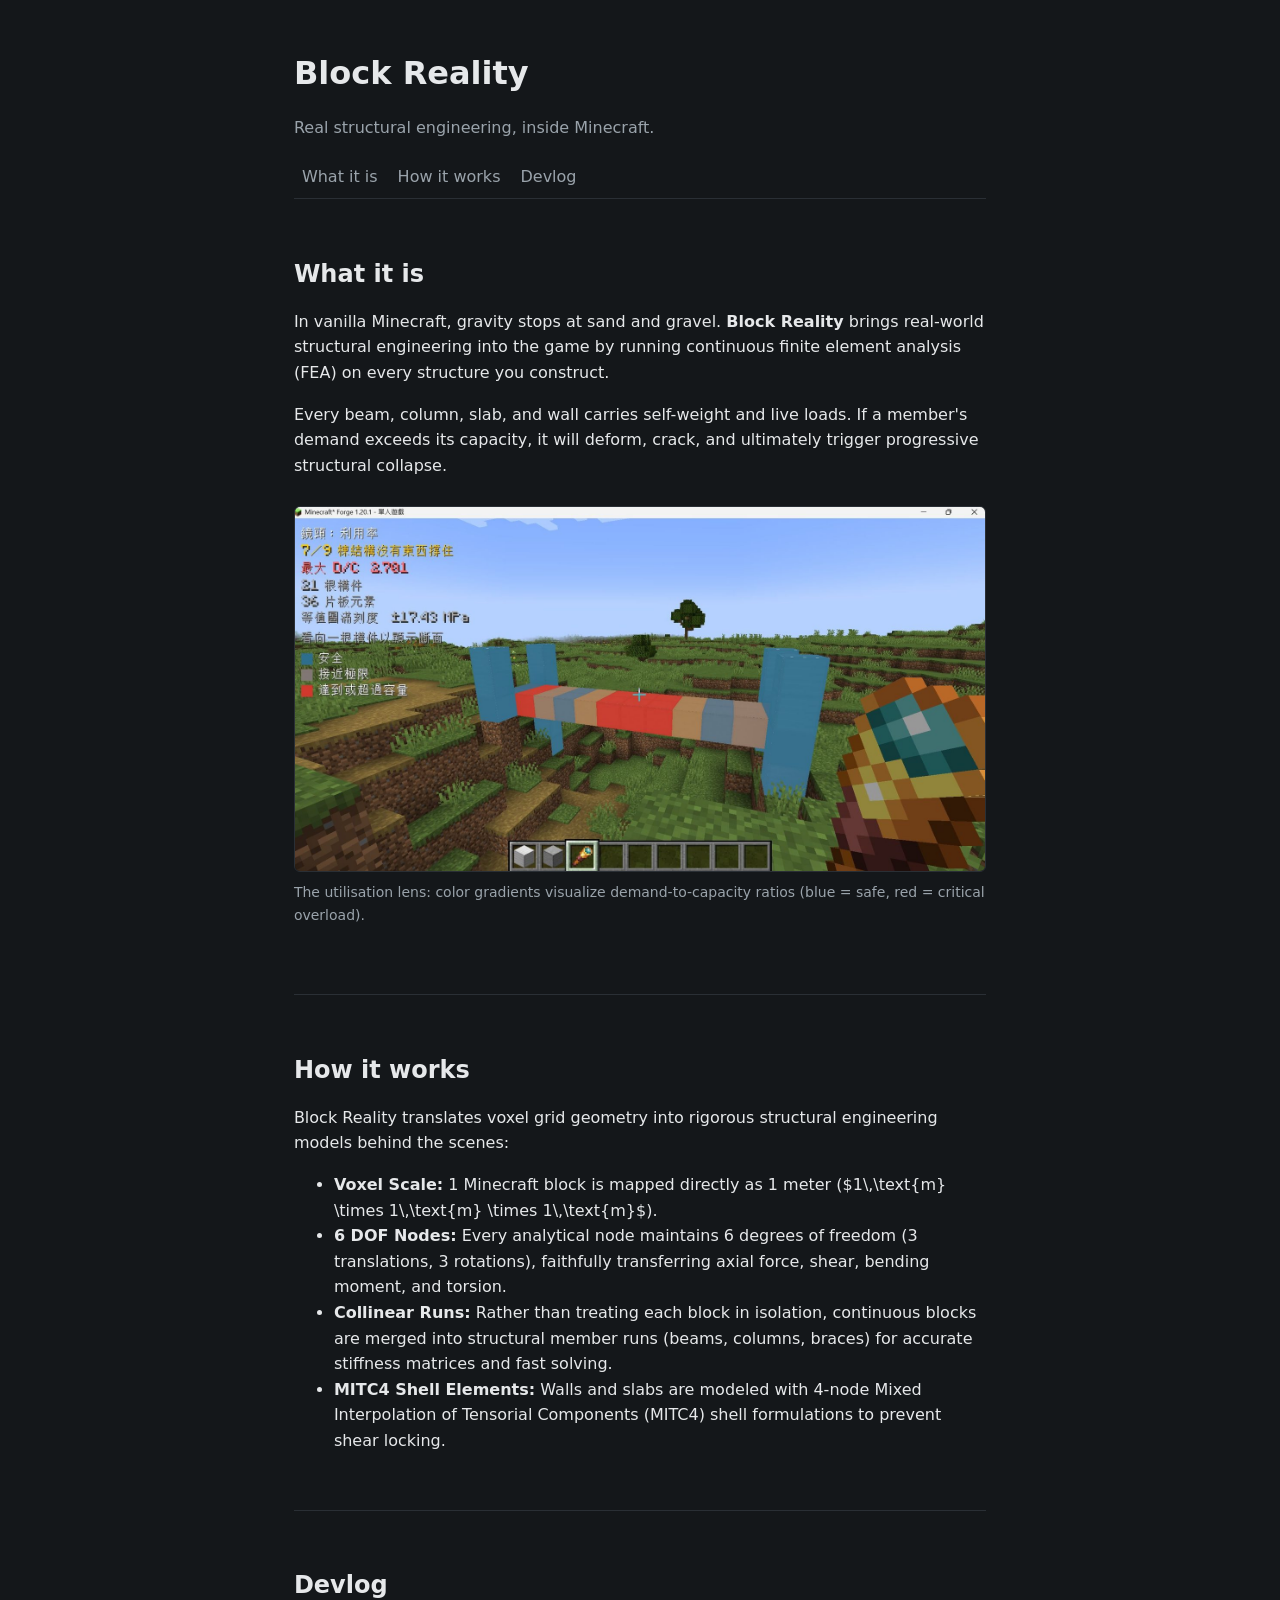
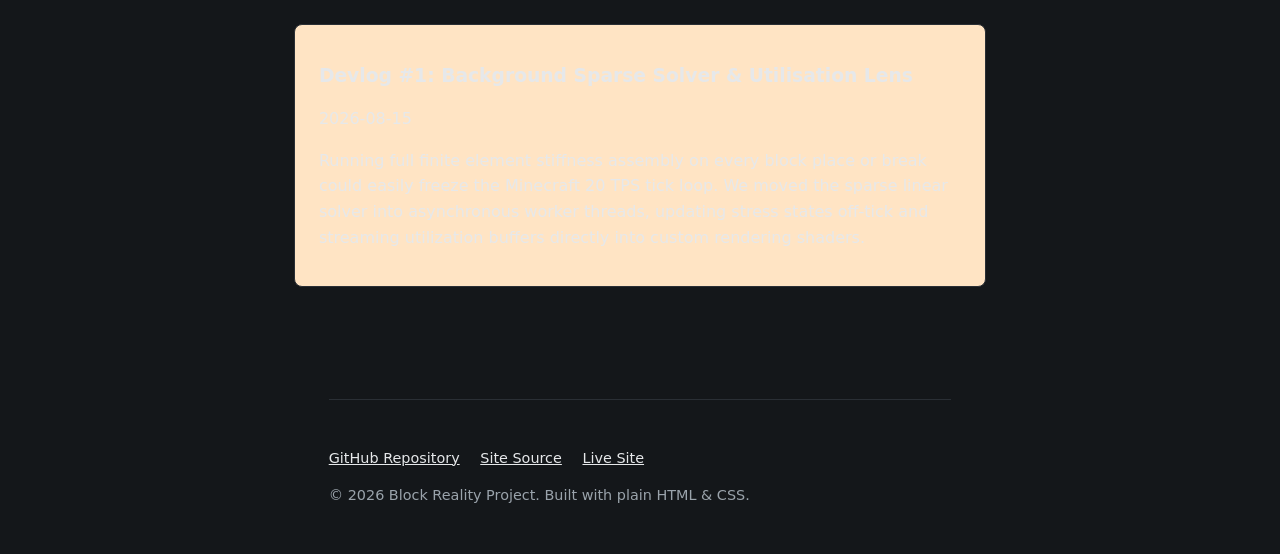
==== index.html @ 1f5cf279 "refactor: remove development comments and TODO placeholders from index.html" ====
<!DOCTYPE html>
<!--
  ============================================================
  Block Reality — 專案網站
  ============================================================
-->
<html lang="en">

<head>
  <meta charset="utf-8">
  <meta name="viewport" content="width=device-width, initial-scale=1">

  <title>Block Reality — real structural engineering in Minecraft</title>
  <meta name="description" content="A Minecraft Forge mod that runs real finite element analysis on what you build.">

  <link rel="stylesheet" href="style.css">
</head>

<body>

  <!-- ========== 頁首與導覽 ========== -->
  <header class="site-header">
    <h1>Block Reality</h1>
    <p class="tagline">Real structural engineering, inside Minecraft.</p>

    <nav>
      <a href="#about">What it is</a>
      <a href="#model">How it works</a>
      <a href="#devlog">Devlog</a>
    </nav>
  </header>

  <main>

    <!-- ========== 區塊 1：這是什麼 ========== -->
    <section id="about">
      <h2>What it is</h2>

      <p>
        In vanilla Minecraft, gravity stops at sand and gravel. <strong>Block Reality</strong> brings real-world structural engineering into the game by running continuous finite element analysis (FEA) on every structure you construct.
      </p>
      <p>
        Every beam, column, slab, and wall carries self-weight and live loads. If a member's demand exceeds its capacity, it will deform, crack, and ultimately trigger progressive structural collapse.
      </p>

      <figure>
        <img src="img/utilisation-lens.jpg" alt="Utilisation lens showing member demand-to-capacity ratios in colour">
        <figcaption>The utilisation lens: color gradients visualize demand-to-capacity ratios (blue = safe, red = critical overload).</figcaption>
      </figure>
    </section>

    <!-- ========== 區塊 2：力學模型 ========== -->
    <section id="model">
      <h2>How it works</h2>

      <p>
        Block Reality translates voxel grid geometry into rigorous structural engineering models behind the scenes:
      </p>
      <ul>
        <li><strong>Voxel Scale:</strong> 1 Minecraft block is mapped directly as 1 meter ($1\,\text{m} \times 1\,\text{m} \times 1\,\text{m}$).</li>
        <li><strong>6 DOF Nodes:</strong> Every analytical node maintains 6 degrees of freedom (3 translations, 3 rotations), faithfully transferring axial force, shear, bending moment, and torsion.</li>
        <li><strong>Collinear Runs:</strong> Rather than treating each block in isolation, continuous blocks are merged into structural member runs (beams, columns, braces) for accurate stiffness matrices and fast solving.</li>
        <li><strong>MITC4 Shell Elements:</strong> Walls and slabs are modeled with 4-node Mixed Interpolation of Tensorial Components (MITC4) shell formulations to prevent shear locking.</li>
      </ul>
    </section>

    <!-- ========== 區塊 3：開發紀錄 ========== -->
    <section id="devlog">
      <h2>Devlog</h2>

      <article>
        <h3>Devlog #1: Background Sparse Solver & Utilisation Lens</h3>
        <p><time datetime="2026-08-15">2026-08-15</time></p>
        <p>
          Running full finite element stiffness assembly on every block place or break could easily freeze the Minecraft 20 TPS tick loop. We moved the sparse linear solver into asynchronous worker threads, updating stress states off-tick and streaming utilization buffers directly into custom rendering shaders.
        </p>
      </article>
    </section>

  </main>

  <footer>
    <p>
      <a href="https://github.com/rocky59487/block-reality" target="_blank" rel="noopener noreferrer">GitHub Repository</a>
      <a href="https://github.com/rocky59487/block-reality-site" target="_blank" rel="noopener noreferrer">Site Source</a>
      <a href="https://rocky59487.github.io/block-reality-site/" target="_blank" rel="noopener noreferrer">Live Site</a>
    </p>
    <p>&copy; 2026 Block Reality Project. Built with plain HTML & CSS.</p>
  </footer>

</body>

</html>
---- style.css ----
/* ============================================================
   Block Reality — 樣式表
   ============================================================
   這裡只放「不做會很難看，但做起來沒學到東西」的最低限度。
   排版、配色、字體是階段 2 的主要練習，從下面的 TODO 開始加。
   ============================================================ */


/* ---------- 全域設定 ---------- */

/*
  box-sizing: border-box —— 幾乎所有網站的第一行。
  沒有它的話，你設 width: 300px 再加 padding，實際會變成 340px。
  排版壞掉八成是因為沒開這個。（關鍵字：box model）
*/
*,
*::before,
*::after {
  box-sizing: border-box;
}

/*
  自訂屬性（CSS custom properties）。
  在這裡改一個值，全站用到的地方一起變。
  TODO 階段 2：改成你自己的配色。
  建議跟 mod 的利用率鏡頭同一套 —— 低應力偏冷色，超載偏紅。
*/
html {
  scroll-behavior: smooth;
}

:root {
  --bg: #14171a;
  --text: #e6e8ea;
  --muted: #9aa3ab;
  --accent: #e0533d;
  /* 超載的紅 */
  --line: #2a2f35;

  --measure: 68ch;
  /* 內文最大寬度，超過這個寬度會很難讀 */
}


/* ---------- 基本排版 ---------- */

body {
  margin: 0;
  padding: 2rem 1.25rem;
  background: var(--bg);
  color: var(--text);

  /*
    TODO 階段 2：換字體。用 Google Fonts 挑一組，觀感差最多。
    （關鍵字：web font pairing、Google Fonts）
  */
  font-family: system-ui, -apple-system, "Segoe UI", sans-serif;

  /* 1.6 左右是最省力的可讀性提升 */
  line-height: 1.6;
}

/*
  把內容置中且限制寬度。
  margin-inline: auto 就是左右自動均分 = 置中。
*/
.site-header,
main,
footer {
  max-width: var(--measure);
  margin-inline: auto;
}

h1,
h2,
h3 {
  line-height: 1.25;
}

img {
  /* 圖片不要撐破容器。這兩行幾乎是必備 */
  max-width: 100%;
  height: auto;
}

a {
  color: var(--accent);
}


/* ---------- 區塊分隔 ---------- */

section {
  padding-block: 2.5rem;
  border-top: 1px solid var(--line);
}

.tagline {
  color: var(--muted);
}

figcaption {
  color: var(--muted);
  font-size: 0.9rem;
}


/* 美化導覽列*/
nav {
  display: flex;
  gap: 1.25rem;
  margin-top: 1rem;
  padding: 0.5rem;
}

nav a {
  display: inline-block;
  text-decoration: none;
  font-weight: 500;
  color: var(--muted);
  transition: color 0.2s ease, transform 0.2s ease;

}

nav a:hover {
  color: var(--text);
  transform: translateY(-2px);
}

/* ---------- Devlog 卡片 ---------- */
article {
  background: bisque;
  border: 1px solid var(--line);
  border-radius: 8px;
  padding: 1.25rem 1.5rem;
  margin-block: 1.5rem;
  transition: border-color 0.2s ease;
}

/* ---------- 圖片與圖說 ---------- */
figure {
  margin: 1.75rem 0;
}

figure img {
  border-radius: 6px;
  border: 1px solid var(--line);
  display: block;
}

figcaption {
  margin-top: 0.6rem;
  color: var(--muted);
  font-size: 0.875rem;
}

/* ---------- 頁尾 ---------- */
footer {
  margin-top: 3rem;
  padding-top: 2rem;
  border-top: 1px solid var(--line);
  color: var(--muted);
  font-size: 0.9rem;
}

footer a {
  color: var(--text);
  margin-right: 1rem;
}

/* ---------- 手機版響應式 (RWD) ---------- */
@media (max-width: 640px) {
  body {
    padding: 1.5rem 1rem;
  }

  h1 {
    font-size: 2rem;
  }

  nav {
    gap: 0.8rem;
    flex-wrap: wrap;
  }

  article {
    padding: 1rem;
  }
}
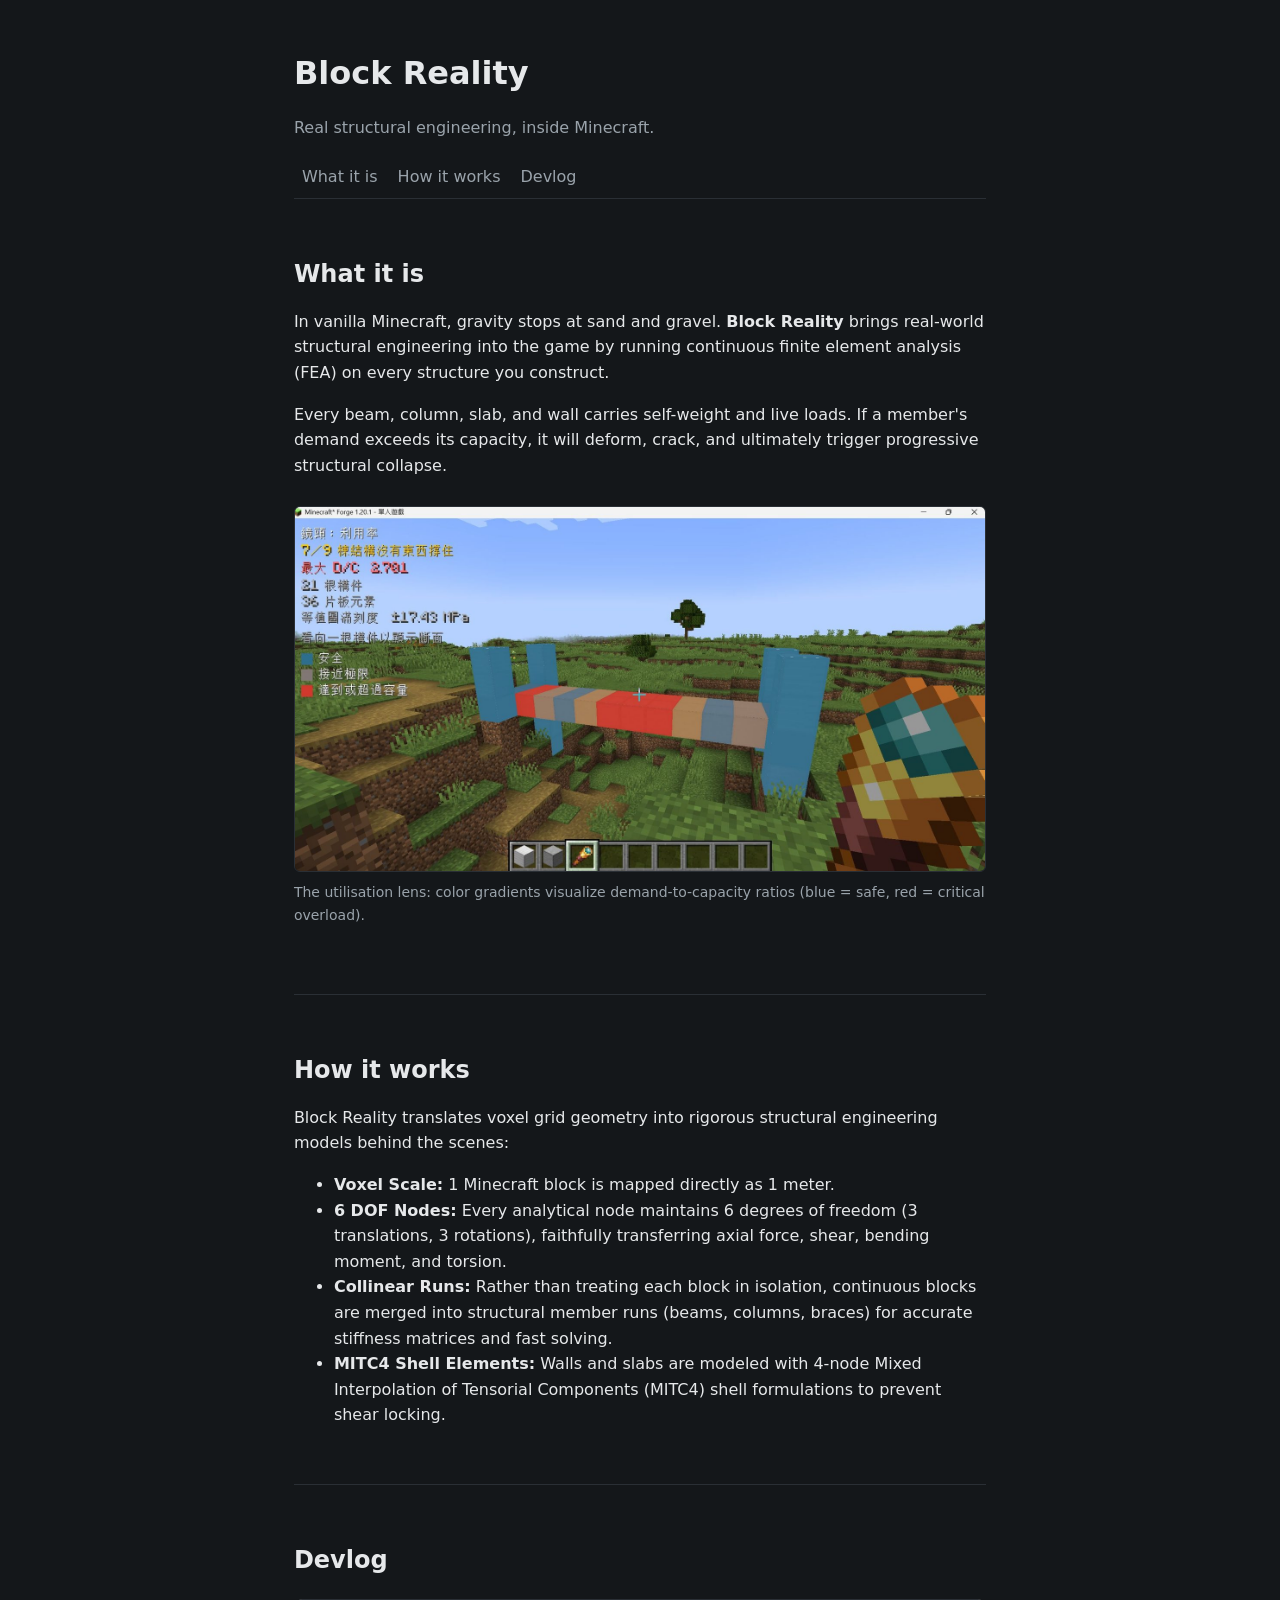
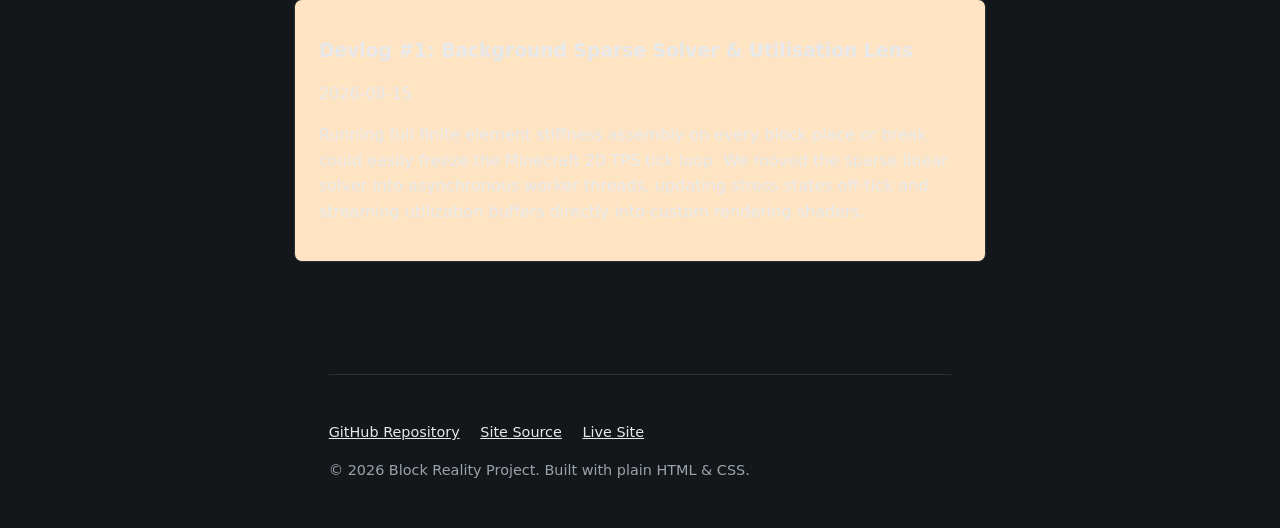
==== commit f8f8d9d3: "style: reformat HTML content for improved readability and line wrapping" ====
--- a/index.html
+++ b/index.html
@@ -37,15 +37,19 @@
       <h2>What it is</h2>
 
       <p>
-        In vanilla Minecraft, gravity stops at sand and gravel. <strong>Block Reality</strong> brings real-world structural engineering into the game by running continuous finite element analysis (FEA) on every structure you construct.
+        In vanilla Minecraft, gravity stops at sand and gravel. <strong>Block Reality</strong> brings real-world
+        structural engineering into the game by running continuous finite element analysis (FEA) on every structure you
+        construct.
       </p>
       <p>
-        Every beam, column, slab, and wall carries self-weight and live loads. If a member's demand exceeds its capacity, it will deform, crack, and ultimately trigger progressive structural collapse.
+        Every beam, column, slab, and wall carries self-weight and live loads. If a member's demand exceeds its
+        capacity, it will deform, crack, and ultimately trigger progressive structural collapse.
       </p>
 
       <figure>
         <img src="img/utilisation-lens.jpg" alt="Utilisation lens showing member demand-to-capacity ratios in colour">
-        <figcaption>The utilisation lens: color gradients visualize demand-to-capacity ratios (blue = safe, red = critical overload).</figcaption>
+        <figcaption>The utilisation lens: color gradients visualize demand-to-capacity ratios (blue = safe, red =
+          critical overload).</figcaption>
       </figure>
     </section>
 
@@ -57,10 +61,13 @@
         Block Reality translates voxel grid geometry into rigorous structural engineering models behind the scenes:
       </p>
       <ul>
-        <li><strong>Voxel Scale:</strong> 1 Minecraft block is mapped directly as 1 meter ($1\,\text{m} \times 1\,\text{m} \times 1\,\text{m}$).</li>
-        <li><strong>6 DOF Nodes:</strong> Every analytical node maintains 6 degrees of freedom (3 translations, 3 rotations), faithfully transferring axial force, shear, bending moment, and torsion.</li>
-        <li><strong>Collinear Runs:</strong> Rather than treating each block in isolation, continuous blocks are merged into structural member runs (beams, columns, braces) for accurate stiffness matrices and fast solving.</li>
-        <li><strong>MITC4 Shell Elements:</strong> Walls and slabs are modeled with 4-node Mixed Interpolation of Tensorial Components (MITC4) shell formulations to prevent shear locking.</li>
+        <li><strong>Voxel Scale:</strong> 1 Minecraft block is mapped directly as 1 meter.</li>
+        <li><strong>6 DOF Nodes:</strong> Every analytical node maintains 6 degrees of freedom (3 translations, 3
+          rotations), faithfully transferring axial force, shear, bending moment, and torsion.</li>
+        <li><strong>Collinear Runs:</strong> Rather than treating each block in isolation, continuous blocks are merged
+          into structural member runs (beams, columns, braces) for accurate stiffness matrices and fast solving.</li>
+        <li><strong>MITC4 Shell Elements:</strong> Walls and slabs are modeled with 4-node Mixed Interpolation of
+          Tensorial Components (MITC4) shell formulations to prevent shear locking.</li>
       </ul>
     </section>
 
@@ -72,7 +79,9 @@
         <h3>Devlog #1: Background Sparse Solver & Utilisation Lens</h3>
         <p><time datetime="2026-08-15">2026-08-15</time></p>
         <p>
-          Running full finite element stiffness assembly on every block place or break could easily freeze the Minecraft 20 TPS tick loop. We moved the sparse linear solver into asynchronous worker threads, updating stress states off-tick and streaming utilization buffers directly into custom rendering shaders.
+          Running full finite element stiffness assembly on every block place or break could easily freeze the Minecraft
+          20 TPS tick loop. We moved the sparse linear solver into asynchronous worker threads, updating stress states
+          off-tick and streaming utilization buffers directly into custom rendering shaders.
         </p>
       </article>
     </section>
@@ -81,8 +90,10 @@
 
   <footer>
     <p>
-      <a href="https://github.com/rocky59487/block-reality" target="_blank" rel="noopener noreferrer">GitHub Repository</a>
-      <a href="https://github.com/rocky59487/block-reality-site" target="_blank" rel="noopener noreferrer">Site Source</a>
+      <a href="https://github.com/rocky59487/block-reality" target="_blank" rel="noopener noreferrer">GitHub
+        Repository</a>
+      <a href="https://github.com/rocky59487/block-reality-site" target="_blank" rel="noopener noreferrer">Site
+        Source</a>
       <a href="https://rocky59487.github.io/block-reality-site/" target="_blank" rel="noopener noreferrer">Live Site</a>
     </p>
     <p>&copy; 2026 Block Reality Project. Built with plain HTML & CSS.</p>
@@ -90,4 +101,4 @@
 
 </body>
 
-</html>
+</html>
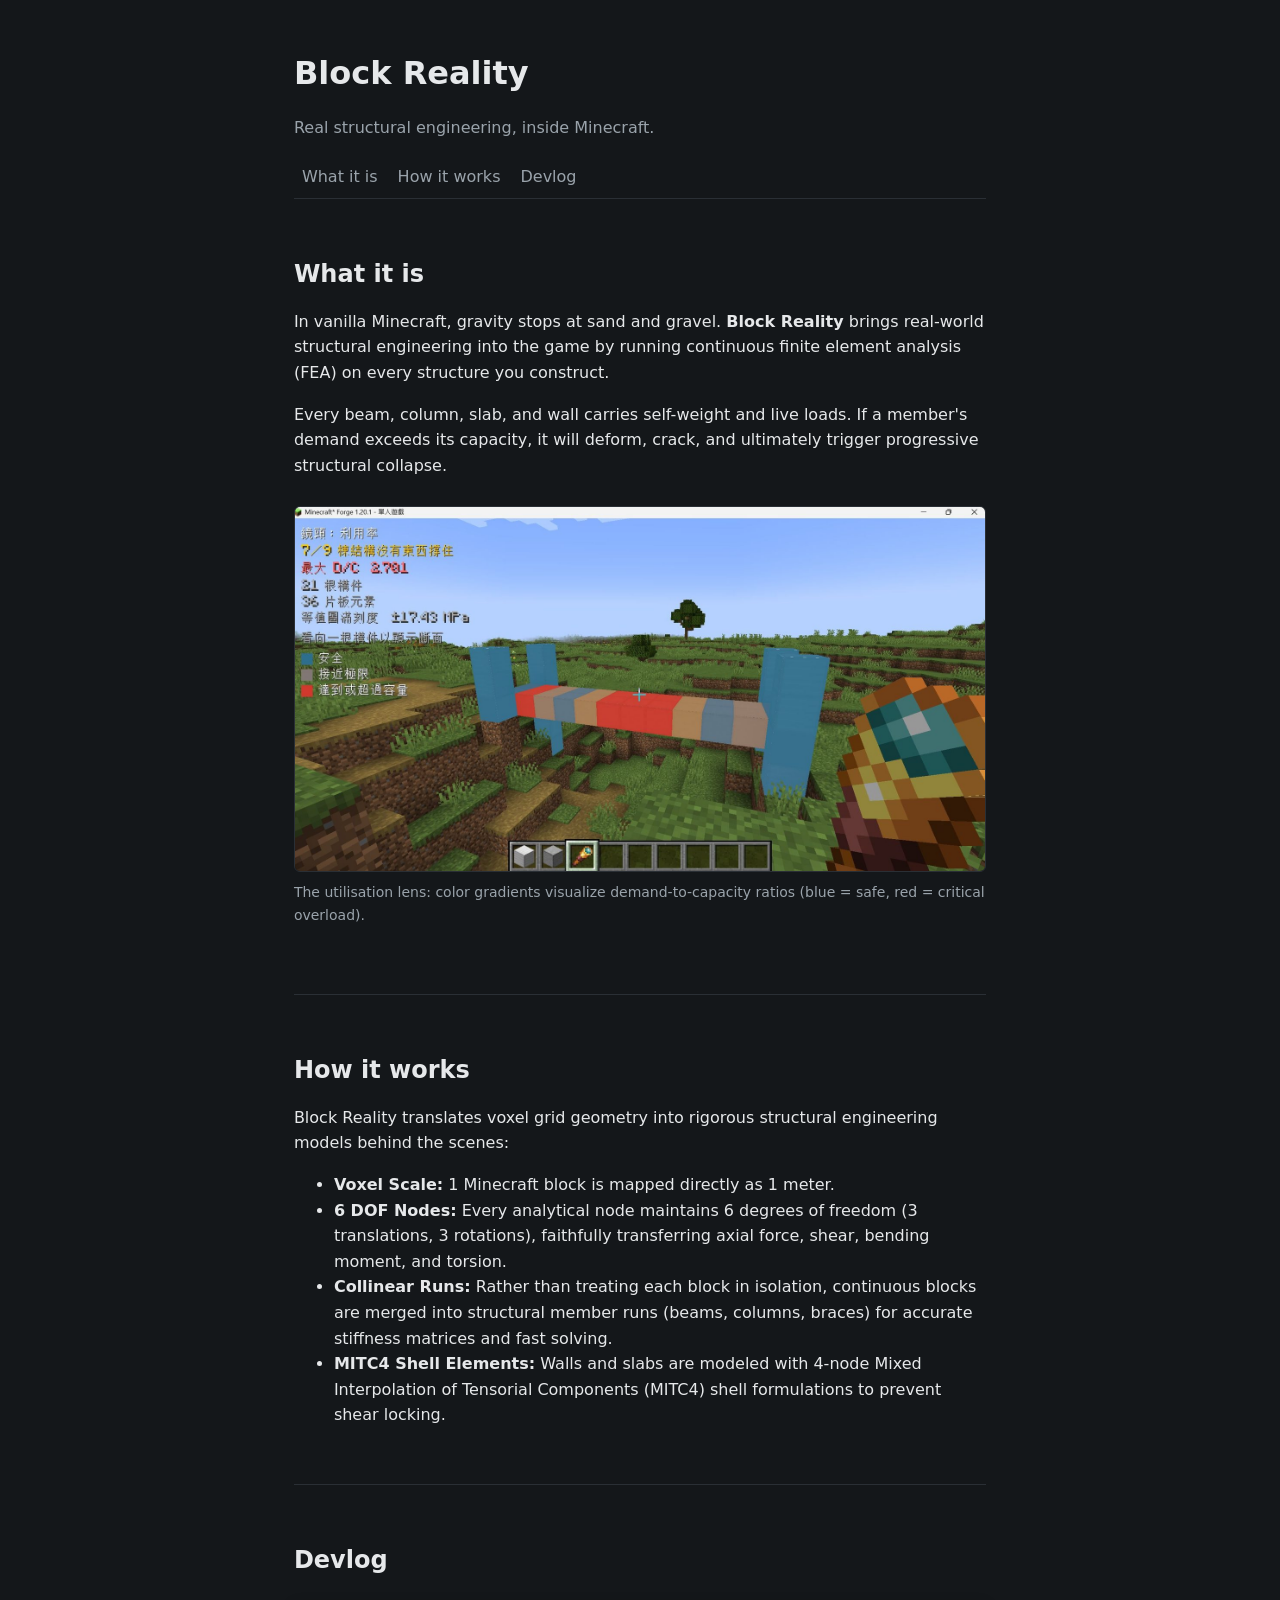
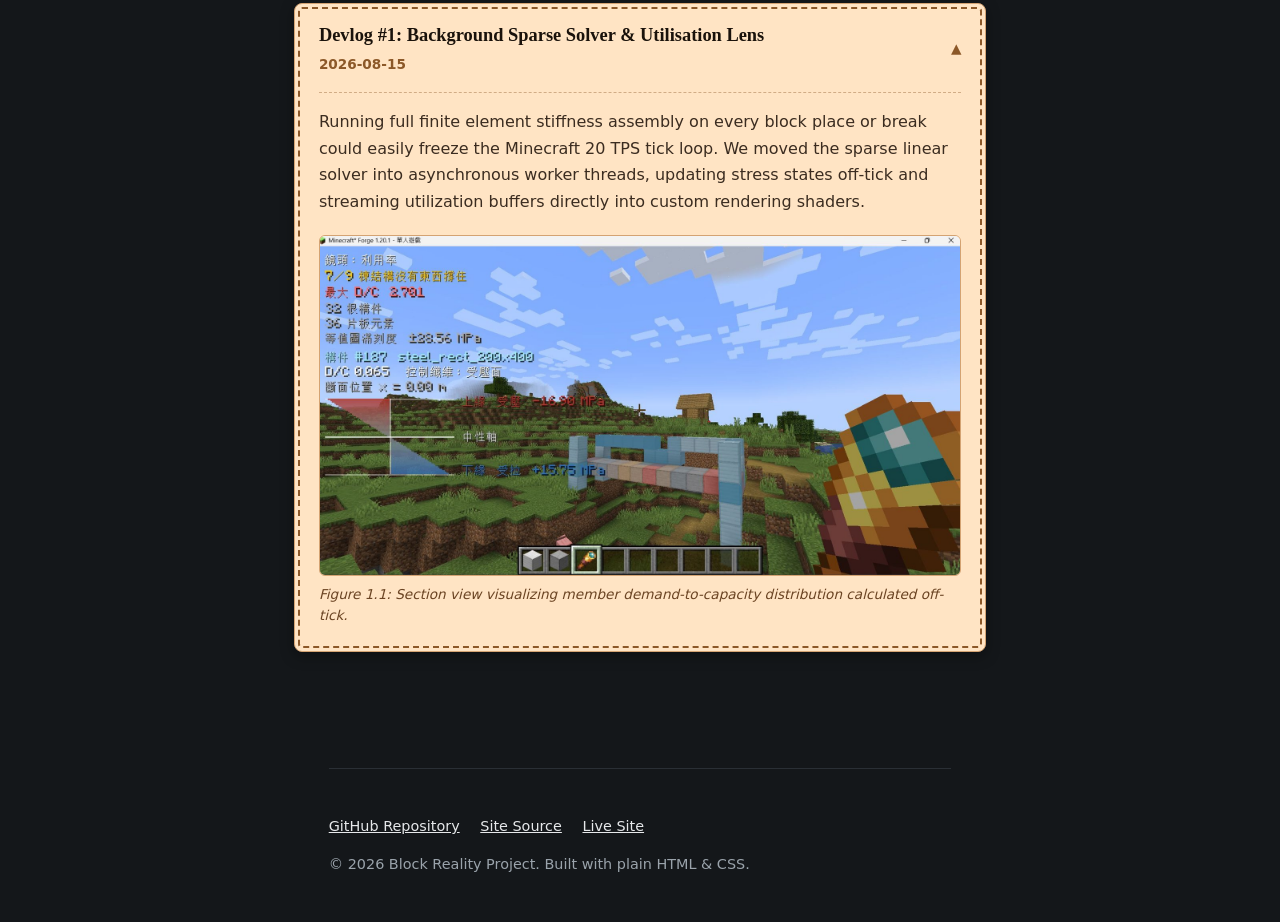
==== commit 73cebaeb: "feat: convert devlog entries to collapsible details components and add structural figure previews" ====
--- a/index.html
+++ b/index.html
@@ -75,15 +75,28 @@
     <section id="devlog">
       <h2>Devlog</h2>
 
-      <article>
-        <h3>Devlog #1: Background Sparse Solver & Utilisation Lens</h3>
-        <p><time datetime="2026-08-15">2026-08-15</time></p>
-        <p>
-          Running full finite element stiffness assembly on every block place or break could easily freeze the Minecraft
-          20 TPS tick loop. We moved the sparse linear solver into asynchronous worker threads, updating stress states
-          off-tick and streaming utilization buffers directly into custom rendering shaders.
-        </p>
-      </article>
+      <details class="devlog-card" open>
+        <summary class="devlog-header">
+          <div class="devlog-title-group">
+            <h3>Devlog #1: Background Sparse Solver &amp; Utilisation Lens</h3>
+            <time datetime="2026-08-15">2026-08-15</time>
+          </div>
+          <span class="toggle-icon" aria-hidden="true">▼</span>
+        </summary>
+
+        <div class="devlog-content">
+          <p>
+            Running full finite element stiffness assembly on every block place or break could easily freeze the Minecraft
+            20 TPS tick loop. We moved the sparse linear solver into asynchronous worker threads, updating stress states
+            off-tick and streaming utilization buffers directly into custom rendering shaders.
+          </p>
+
+          <figure class="devlog-figure">
+            <img src="img/section-view.jpg" alt="Stress analysis sectional cut through a concrete beam structure">
+            <figcaption>Figure 1.1: Section view visualizing member demand-to-capacity distribution calculated off-tick.</figcaption>
+          </figure>
+        </div>
+      </details>
     </section>
 
   </main>
--- a/style.css
+++ b/style.css
@@ -127,15 +127,97 @@
   transform: translateY(-2px);
 }
 
-/* ---------- Devlog 卡片 ---------- */
-article {
+/* ---------- Devlog 縫線復古手帳卡片（可收合） ---------- */
+.devlog-card {
   background: bisque;
-  border: 1px solid var(--line);
+  color: #2c1f14;
+  border: 1px solid #d4a373;
+  outline: 2px dashed #8c5828;
+  outline-offset: -6px;
   border-radius: 8px;
   padding: 1.25rem 1.5rem;
-  margin-block: 1.5rem;
-  transition: border-color 0.2s ease;
-}
+  margin-block: 1.75rem;
+  box-shadow: 0 4px 14px rgba(0, 0, 0, 0.35);
+  transition: background-color 0.2s ease, box-shadow 0.2s ease;
+}
+
+/* 隱藏瀏覽器原生三角形 marker 並設定游標 */
+.devlog-card summary {
+  list-style: none;
+  cursor: pointer;
+  user-select: none;
+}
+
+.devlog-card summary::-webkit-details-marker {
+  display: none;
+}
+
+/* Header 排版（標題群組 + 右側箭頭） */
+.devlog-header {
+  display: flex;
+  justify-content: space-between;
+  align-items: center;
+  gap: 1rem;
+}
+
+.devlog-title-group h3 {
+  color: #1a120b;
+  font-family: "Georgia", serif;
+  margin: 0 0 0.25rem 0;
+  font-size: 1.15rem;
+}
+
+.devlog-title-group time {
+  display: inline-block;
+  color: #8c5828;
+  font-size: 0.85rem;
+  font-weight: 600;
+}
+
+/* 展開指示箭頭與旋轉過渡動效 */
+.toggle-icon {
+  font-size: 0.85rem;
+  color: #8c5828;
+  display: inline-block;
+  transition: transform 0.25s ease;
+}
+
+details[open] .toggle-icon {
+  transform: rotate(180deg);
+}
+
+/* 展開內容區域 */
+.devlog-content {
+  margin-top: 1rem;
+  padding-top: 1rem;
+  border-top: 1px dashed rgba(140, 88, 40, 0.4);
+}
+
+.devlog-content p {
+  color: #3b2c20;
+  line-height: 1.65;
+  margin: 0 0 1rem 0;
+}
+
+/* 卡片內配圖排版 */
+.devlog-figure {
+  margin: 1.25rem 0 0.25rem 0;
+}
+
+.devlog-figure img {
+  width: 100%;
+  border-radius: 6px;
+  border: 1px solid #d4a373;
+  display: block;
+}
+
+.devlog-figure figcaption {
+  margin-top: 0.5rem;
+  color: #6b4423;
+  font-size: 0.85rem;
+  font-style: italic;
+}
+
 
 /* ---------- 圖片與圖說 ---------- */
 figure {
@@ -183,7 +265,7 @@
     flex-wrap: wrap;
   }
 
-  article {
+  .devlog-card {
     padding: 1rem;
   }
 }
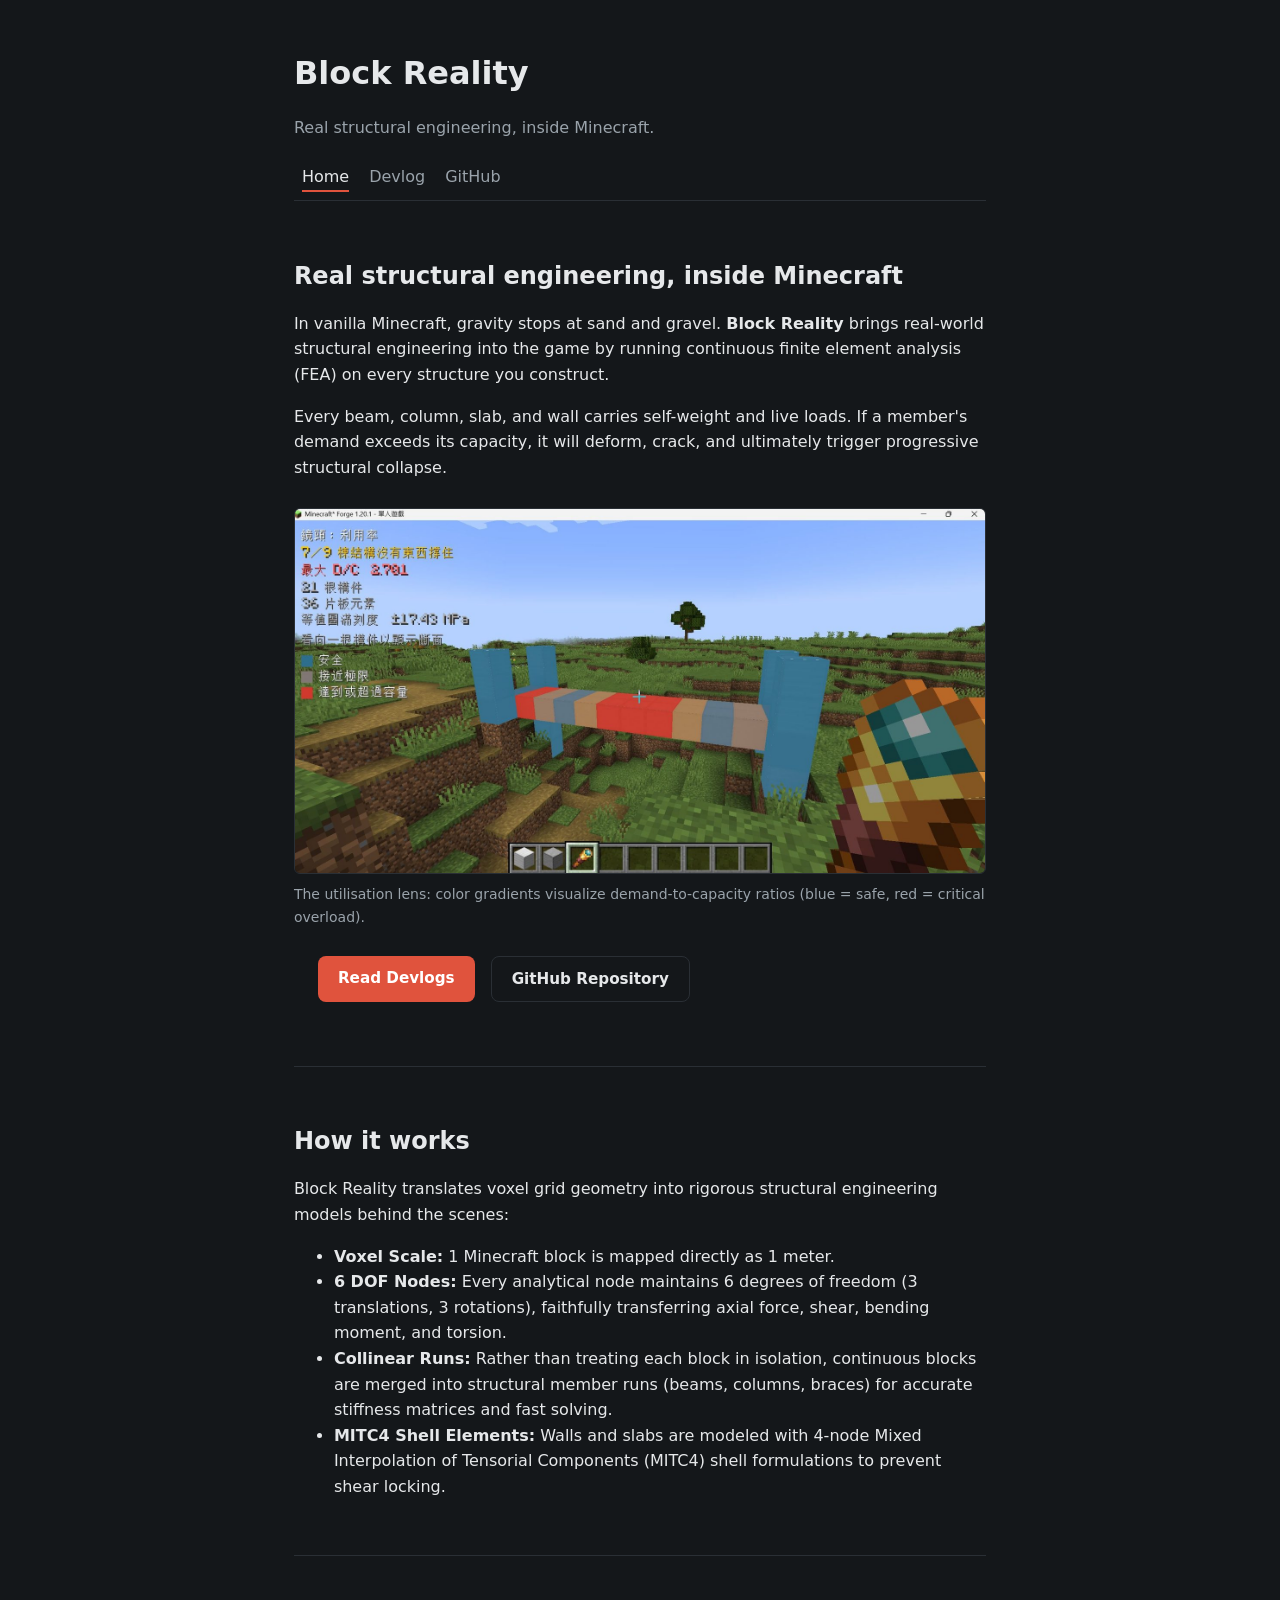
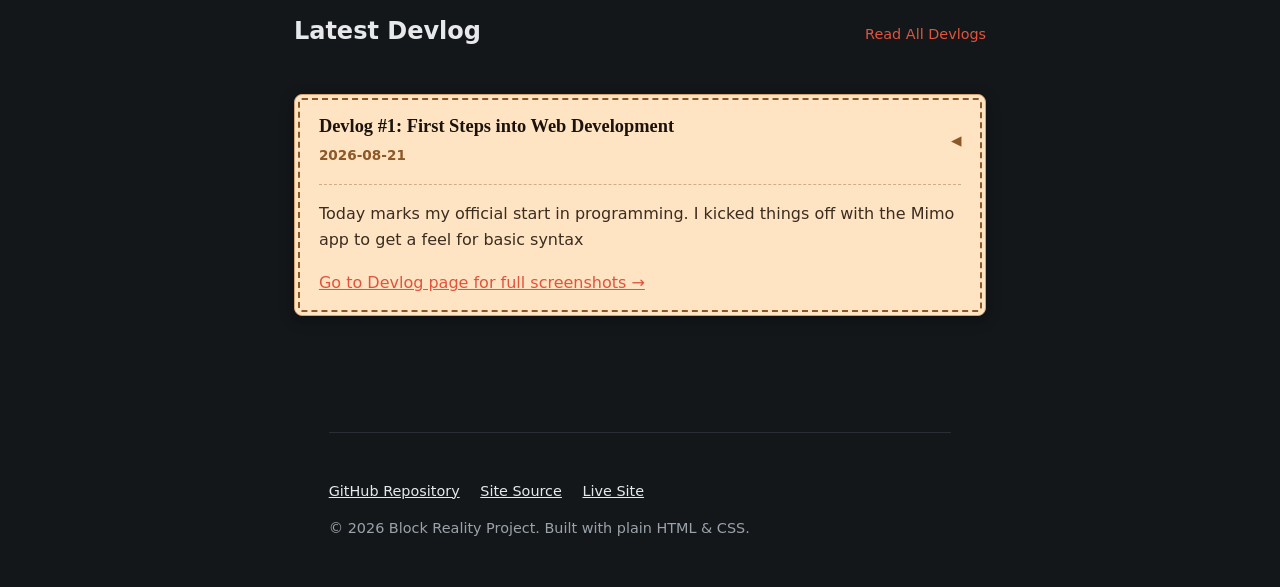
==== commit 293f1ff3: "feat: redesign homepage layout, implement devlog page, and add custom site interactivity with main.j" ====
--- a/index.html
+++ b/index.html
@@ -1,9 +1,4 @@
 <!DOCTYPE html>
-<!--
-  ============================================================
-  Block Reality — 專案網站
-  ============================================================
--->
 <html lang="en">
 
 <head>
@@ -23,18 +18,18 @@
     <h1>Block Reality</h1>
     <p class="tagline">Real structural engineering, inside Minecraft.</p>
 
-    <nav>
-      <a href="#about">What it is</a>
-      <a href="#model">How it works</a>
-      <a href="#devlog">Devlog</a>
+    <nav aria-label="Main navigation">
+      <a href="index.html" class="active" aria-current="page">Home</a>
+      <a href="devlog.html">Devlog</a>
+      <a href="https://github.com/rocky59487/block-reality" target="_blank" rel="noopener noreferrer">GitHub</a>
     </nav>
   </header>
 
   <main>
 
-    <!-- ========== 區塊 1：這是什麼 ========== -->
-    <section id="about">
-      <h2>What it is</h2>
+    <!-- ========== hero ========== -->
+    <section id="hero">
+      <h2>Real structural engineering, inside Minecraft</h2>
 
       <p>
         In vanilla Minecraft, gravity stops at sand and gravel. <strong>Block Reality</strong> brings real-world
@@ -51,9 +46,14 @@
         <figcaption>The utilisation lens: color gradients visualize demand-to-capacity ratios (blue = safe, red =
           critical overload).</figcaption>
       </figure>
+      <div class="cta-group">
+        <a href="devlog.html" class="btn btn-primary mc-btn">Read Devlogs</a>
+        <a href="https://github.com/rocky59487/block-reality" target="_blank" rel="noopener noreferrer"
+          class="btn btn-secondary mc-btn">GitHub Repository</a>
+      </div>
     </section>
 
-    <!-- ========== 區塊 2：力學模型 ========== -->
+    <!-- ========== fea ========== -->
     <section id="model">
       <h2>How it works</h2>
 
@@ -71,36 +71,30 @@
       </ul>
     </section>
 
-    <!-- ========== 區塊 3：開發紀錄 ========== -->
-    <section id="devlog">
-      <h2>Devlog</h2>
-
+    <!-- ========== devlog snapshot ========== -->
+    <section id="latest-devlog">
+      <div class="section-header-inline">
+        <h2>Latest Devlog</h2>
+        <a href="devlog.html" class="view-all-link">Read All Devlogs</a>
+      </div>
       <details class="devlog-card" open>
         <summary class="devlog-header">
           <div class="devlog-title-group">
-            <h3>Devlog #1: Background Sparse Solver &amp; Utilisation Lens</h3>
-            <time datetime="2026-08-15">2026-08-15</time>
+            <h3>Devlog #1: First Steps into Web Development</h3>
+            <time datetime="2026-08-21">2026-08-21</time>
           </div>
-          <span class="toggle-icon" aria-hidden="true">▼</span>
+          <span class="toggle-icon">▶</span>
         </summary>
-
         <div class="devlog-content">
           <p>
-            Running full finite element stiffness assembly on every block place or break could easily freeze the Minecraft
-            20 TPS tick loop. We moved the sparse linear solver into asynchronous worker threads, updating stress states
-            off-tick and streaming utilization buffers directly into custom rendering shaders.
+            Today marks my official start in programming. I kicked things off with the Mimo app to get a feel for basic
+            syntax
           </p>
-
-          <figure class="devlog-figure">
-            <img src="img/section-view.jpg" alt="Stress analysis sectional cut through a concrete beam structure">
-            <figcaption>Figure 1.1: Section view visualizing member demand-to-capacity distribution calculated off-tick.</figcaption>
-          </figure>
+          <a href="devlog.html" class="read-more-link">Go to Devlog page for full screenshots →</a>
         </div>
       </details>
     </section>
-
   </main>
-
   <footer>
     <p>
       <a href="https://github.com/rocky59487/block-reality" target="_blank" rel="noopener noreferrer">GitHub
@@ -109,9 +103,9 @@
         Source</a>
       <a href="https://rocky59487.github.io/block-reality-site/" target="_blank" rel="noopener noreferrer">Live Site</a>
     </p>
-    <p>&copy; 2026 Block Reality Project. Built with plain HTML & CSS.</p>
+    <p>&copy; 2026 Block Reality Project. Built with plain HTML &amp; CSS.</p>
   </footer>
-
+  <script src="main.js"></script>
 </body>
 
 </html>
--- a/style.css
+++ b/style.css
@@ -111,6 +111,11 @@
   gap: 1.25rem;
   margin-top: 1rem;
   padding: 0.5rem;
+}
+
+nav a.active {
+  color: var(--text);
+  border-bottom: 2px solid var(--accent);
 }
 
 nav a {
@@ -250,6 +255,103 @@
   margin-right: 1rem;
 }
 
+/*----按鈕----*/
+.cta-group {
+  display: flex;
+  gap: 1rem;
+  margin: 1.5rem;
+  flex-wrap: wrap;
+}
+
+.btn {
+  display: inline-block;
+  padding: 0.6rem 1.25rem;
+  border-radius: 8px;
+  text-decoration: none;
+  font-weight: 600;
+  font-size: 0.95rem;
+  transition: transform 0.2s ease, background-color 0.2s ease;
+  position: relative;
+  cursor: pointer;
+  user-select: none;
+}
+
+.btn:hover {
+  transform: translateY(-2px);
+  box-shadow: 0 4px 12px rgba(0, 0, 0, 0.4);
+}
+
+.btn:active {
+  transform: translateY(1px);
+}
+
+.btn-primary {
+  background: var(--accent);
+  color: #ffffff;
+}
+
+.btn-secondary {
+  background: transparent;
+  color: var(--text);
+  border: 1px solid var(--line);
+}
+
+.btn-secondary:hover {
+  background: var(--line);
+}
+
+.section-header-inline {
+  display: flex;
+  justify-content: space-between;
+  align-items: baseline;
+  margin-bottom: 1rem;
+}
+
+.view-all-link {
+  font-size: 0.9rem;
+  text-decoration: none;
+}
+
+.view-all-link:hover {
+  text-decoration: underline;
+}
+
+.preview-card {
+  border: 1px solid var(--line);
+  border-radius: 8px;
+  padding: 1.25rem;
+  background: rgba(255, 255, 255, 0.02);
+}
+
+.preview-meta {
+  display: flex;
+  justify-content: space-between;
+  align-items: baseline;
+  gap: 1rem;
+  margin-bottom: 0.5rem;
+}
+
+.preview-meta h3 {
+  margin: 0;
+  font-size: 1.05rem;
+}
+
+.preview-meta time {
+  color: var(--muted);
+  font-size: 0.85rem;
+}
+
+.mc-particle {
+  position: fixed;
+  top: 0;
+  left: 0;
+  pointer-events: none;
+  z-index: 9999;
+  border-radius: 0px;
+  will-change: transform, opacity;
+  box-shadow: 1px 1px 0 rgba(0, 0, 0, 0.45);
+}
+
 /* ---------- 手機版響應式 (RWD) ---------- */
 @media (max-width: 640px) {
   body {
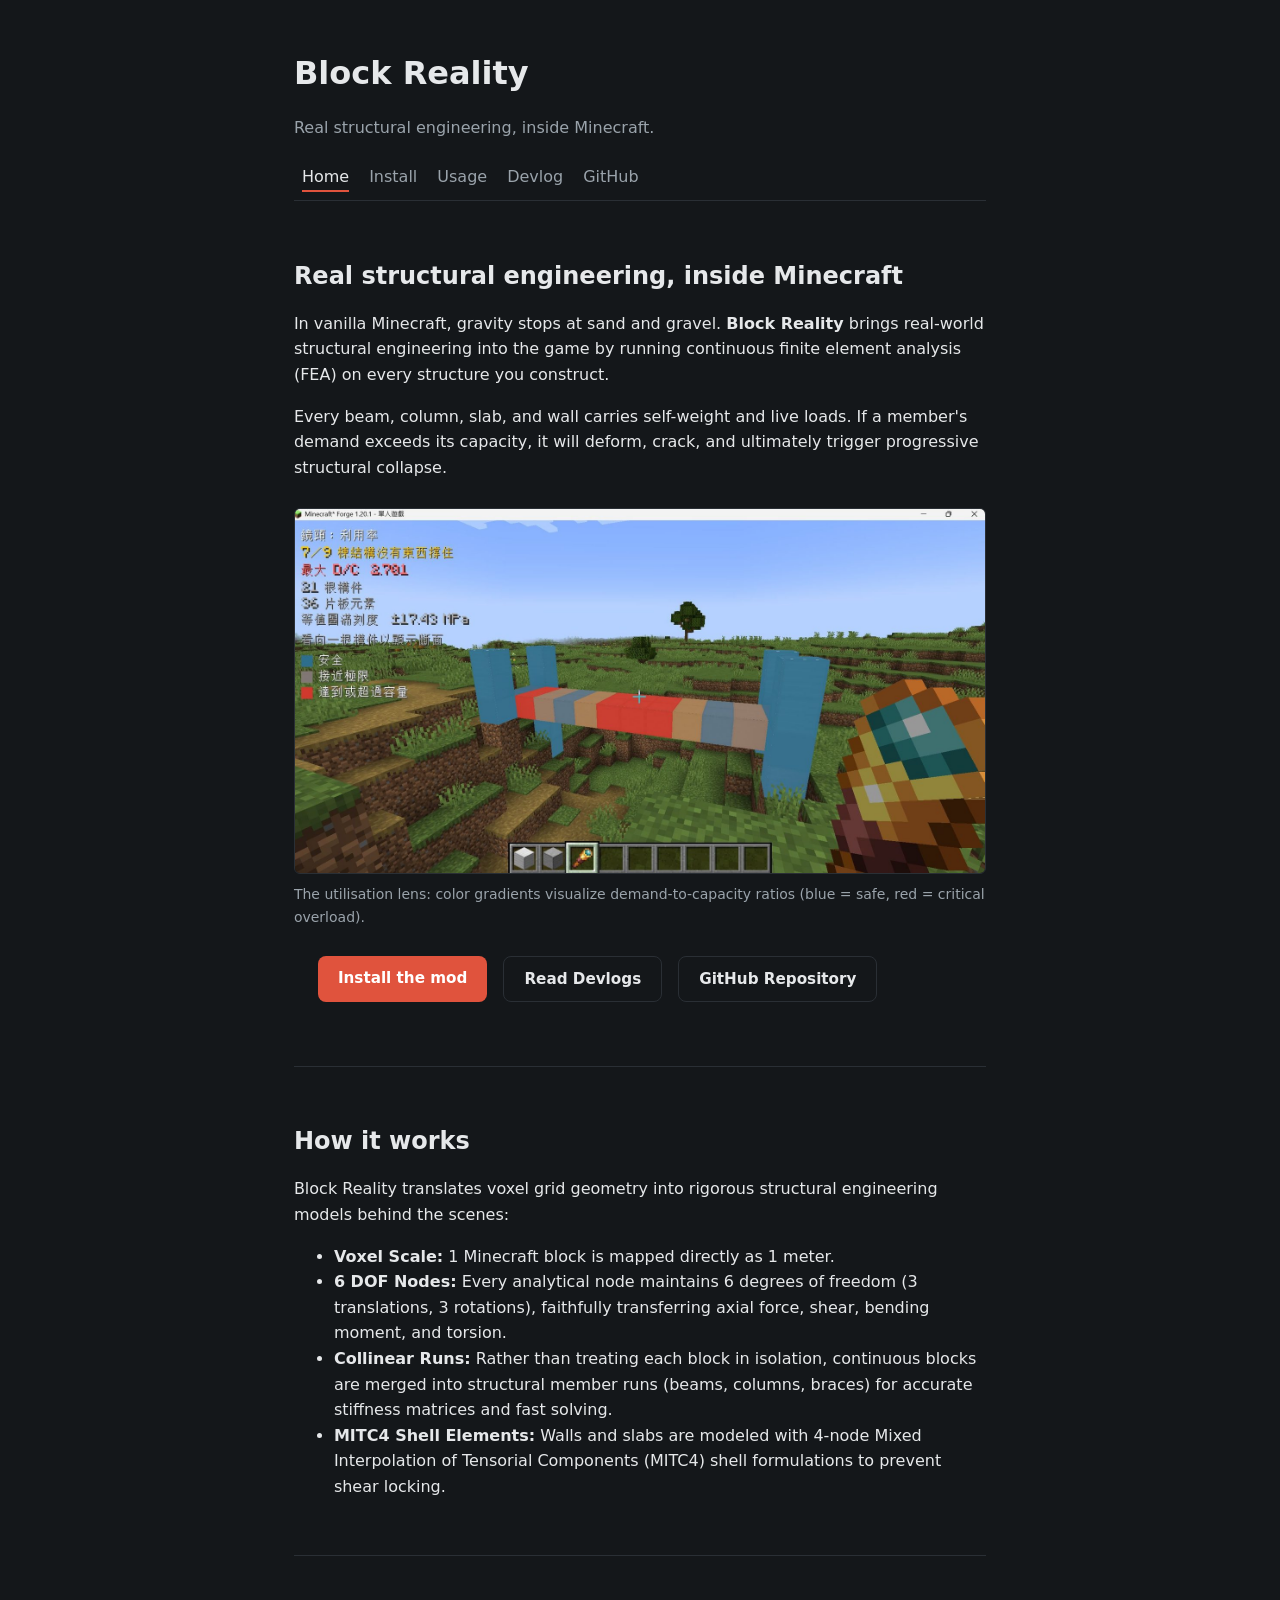
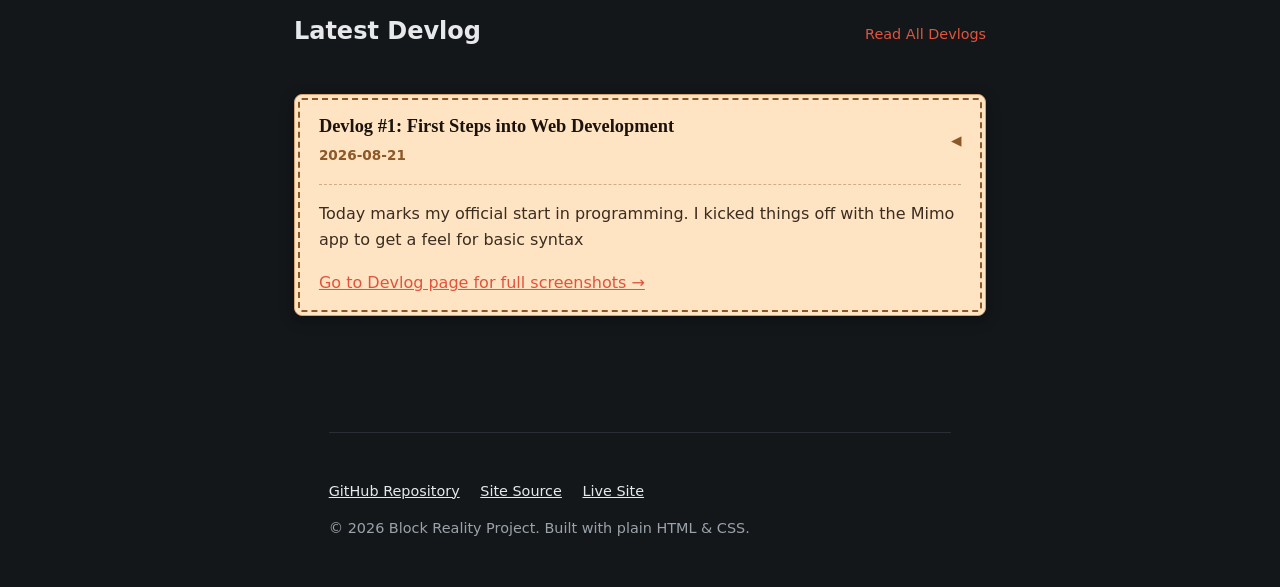
==== commit c04a5b5b: "feat: add installation and usage guide pages Two new pages, built from the demo v0 release payload a" ====
--- a/index.html
+++ b/index.html
@@ -20,6 +20,8 @@
 
     <nav aria-label="Main navigation">
       <a href="index.html" class="active" aria-current="page">Home</a>
+      <a href="install.html">Install</a>
+      <a href="usage.html">Usage</a>
       <a href="devlog.html">Devlog</a>
       <a href="https://github.com/rocky59487/block-reality" target="_blank" rel="noopener noreferrer">GitHub</a>
     </nav>
@@ -47,7 +49,8 @@
           critical overload).</figcaption>
       </figure>
       <div class="cta-group">
-        <a href="devlog.html" class="btn btn-primary mc-btn">Read Devlogs</a>
+        <a href="install.html" class="btn btn-primary mc-btn">Install the mod</a>
+        <a href="devlog.html" class="btn btn-secondary mc-btn">Read Devlogs</a>
         <a href="https://github.com/rocky59487/block-reality" target="_blank" rel="noopener noreferrer"
           class="btn btn-secondary mc-btn">GitHub Repository</a>
       </div>
--- a/style.css
+++ b/style.css
@@ -352,6 +352,291 @@
   box-shadow: 1px 1px 0 rgba(0, 0, 0, 0.45);
 }
 
+/* ============================================================
+   install.html / usage.html 用到的元件
+   ============================================================ */
+
+
+/* ---------- 版本徽章 ---------- */
+
+.badge-group {
+  display: flex;
+  flex-wrap: wrap;
+  gap: 0.6rem;
+  margin-block: 1.25rem;
+}
+
+.badge {
+  background: rgba(255, 255, 255, 0.04);
+  border: 1px solid var(--line);
+  border-radius: 999px;
+  padding: 0.35rem 0.85rem;
+  font-size: 0.85rem;
+  color: var(--muted);
+}
+
+.badge strong {
+  color: var(--text);
+}
+
+
+/* ---------- 編號步驟卡 ---------- */
+
+.step {
+  border: 1px solid var(--line);
+  border-radius: 8px;
+  background: rgba(255, 255, 255, 0.02);
+  padding: 1.5rem;
+  margin-block: 1.5rem;
+}
+
+.step-header {
+  display: flex;
+  align-items: center;
+  gap: 0.85rem;
+  margin-bottom: 0.75rem;
+}
+
+.step-header h3 {
+  margin: 0;
+  font-size: 1.15rem;
+}
+
+.step-number {
+  /* flex-shrink: 0 —— 否則標題一長圓圈會被壓成橢圓 */
+  flex-shrink: 0;
+  display: inline-flex;
+  align-items: center;
+  justify-content: center;
+  width: 28px;
+  height: 28px;
+  border-radius: 50%;
+  background: var(--accent);
+  color: #fff;
+  font-size: 0.9rem;
+  font-weight: 700;
+}
+
+
+/* ---------- 指令 / 路徑 ---------- */
+
+.code-box {
+  background: #0d0f11;
+  border: 1px solid var(--line);
+  border-left: 3px solid var(--accent);
+  border-radius: 6px;
+  padding: 0.7rem 1rem;
+  margin-block: 0.75rem;
+  font-family: ui-monospace, "Cascadia Code", Consolas, monospace;
+  font-size: 0.9rem;
+  line-height: 1.8;
+  /* 長路徑寧可橫捲，也不要斷在奇怪的地方 */
+  overflow-x: auto;
+}
+
+code {
+  font-family: ui-monospace, "Cascadia Code", Consolas, monospace;
+  font-size: 0.9em;
+  color: #9ecbff;
+}
+
+.code-box code {
+  color: #9ecbff;
+}
+
+kbd {
+  display: inline-block;
+  background: #202428;
+  border: 1px solid #3e444b;
+  border-radius: 4px;
+  box-shadow: 0 2px 0 #0b0d0f;
+  padding: 0.1rem 0.45rem;
+  font-family: inherit;
+  font-size: 0.85rem;
+  color: var(--text);
+}
+
+
+/* ---------- 提示框 ---------- */
+
+.callout {
+  border: 1px solid var(--line);
+  border-left: 3px solid var(--muted);
+  border-radius: 6px;
+  background: rgba(255, 255, 255, 0.03);
+  padding: 1rem 1.25rem;
+  margin-block: 1.25rem;
+}
+
+.callout> :first-child {
+  margin-top: 0;
+}
+
+.callout> :last-child {
+  margin-bottom: 0;
+}
+
+.callout-note {
+  border-left-color: var(--accent);
+}
+
+
+/* ---------- 對照表 ---------- */
+
+.ref-table {
+  width: 100%;
+  border-collapse: collapse;
+  margin-block: 1.25rem;
+  font-size: 0.92rem;
+}
+
+.ref-table th,
+.ref-table td {
+  text-align: left;
+  vertical-align: top;
+  padding: 0.6rem 0.75rem;
+  border-bottom: 1px solid var(--line);
+}
+
+.ref-table th {
+  color: var(--muted);
+  font-size: 0.82rem;
+  font-weight: 600;
+  text-transform: uppercase;
+  letter-spacing: 0.04em;
+}
+
+.ref-table tbody tr:hover {
+  background: rgba(255, 255, 255, 0.02);
+}
+
+
+/* ---------- 截圖 ---------- */
+
+.shot {
+  margin-block: 1.25rem;
+}
+
+.shot img {
+  width: 100%;
+  border-radius: 6px;
+  border: 1px solid var(--line);
+  display: block;
+}
+
+
+/* ---------- 可收合 FAQ ---------- */
+
+/* 跟 devlog 卡片同一套 details/summary，但留在深色主題 */
+.faq {
+  border: 1px solid var(--line);
+  border-radius: 8px;
+  background: rgba(255, 255, 255, 0.02);
+  margin-block: 0.75rem;
+  /* 讓 summary 的 hover 背景不要溢出圓角 */
+  overflow: hidden;
+}
+
+.faq-header {
+  display: flex;
+  justify-content: space-between;
+  align-items: center;
+  gap: 1rem;
+  padding: 0.9rem 1.25rem;
+  list-style: none;
+  cursor: pointer;
+  user-select: none;
+  transition: background-color 0.2s ease;
+}
+
+.faq-header::-webkit-details-marker {
+  display: none;
+}
+
+.faq-header:hover {
+  background: rgba(255, 255, 255, 0.03);
+}
+
+.faq-header h3 {
+  margin: 0;
+  font-size: 1rem;
+  font-weight: 600;
+}
+
+.faq-body {
+  padding: 0 1.25rem 1.25rem;
+  border-top: 1px solid var(--line);
+  padding-top: 1rem;
+}
+
+.faq-body> :first-child {
+  margin-top: 0;
+}
+
+.faq-body> :last-child {
+  margin-bottom: 0;
+}
+
+
+/* ---------- 利用率鏡頭圖例 ---------- */
+
+.legend {
+  list-style: none;
+  padding: 0;
+  margin-block: 1rem;
+}
+
+.legend li {
+  display: flex;
+  align-items: center;
+  gap: 0.65rem;
+  margin-bottom: 0.4rem;
+  color: var(--muted);
+}
+
+.swatch {
+  width: 14px;
+  height: 14px;
+  flex-shrink: 0;
+  border: 1px solid rgba(0, 0, 0, 0.4);
+}
+
+/* 這三個顏色對應遊戲內 HUD 的圖例 */
+.swatch-safe {
+  background: #3aa0ac;
+}
+
+.swatch-limit {
+  background: #9aa3ab;
+}
+
+.swatch-over {
+  background: var(--accent);
+}
+
+
+/* ---------- 情境清單 ---------- */
+
+.cases dt {
+  font-weight: 700;
+  color: var(--text);
+  margin-top: 1rem;
+}
+
+.cases dd {
+  margin: 0.3rem 0 0 0;
+  color: var(--muted);
+}
+
+
+/* ---------- 次要說明文字 ---------- */
+
+.fineline {
+  font-size: 0.85rem;
+  color: var(--muted);
+}
+
+
 /* ---------- 手機版響應式 (RWD) ---------- */
 @media (max-width: 640px) {
   body {
@@ -370,4 +655,20 @@
   .devlog-card {
     padding: 1rem;
   }
+
+  .step {
+    padding: 1rem;
+  }
+
+  /* 表格塞不下時讓它自己橫捲，不要把整頁撐寬 */
+  .ref-table {
+    display: block;
+    overflow-x: auto;
+    white-space: nowrap;
+  }
+
+  .faq-header,
+  .faq-body {
+    padding-inline: 1rem;
+  }
 }
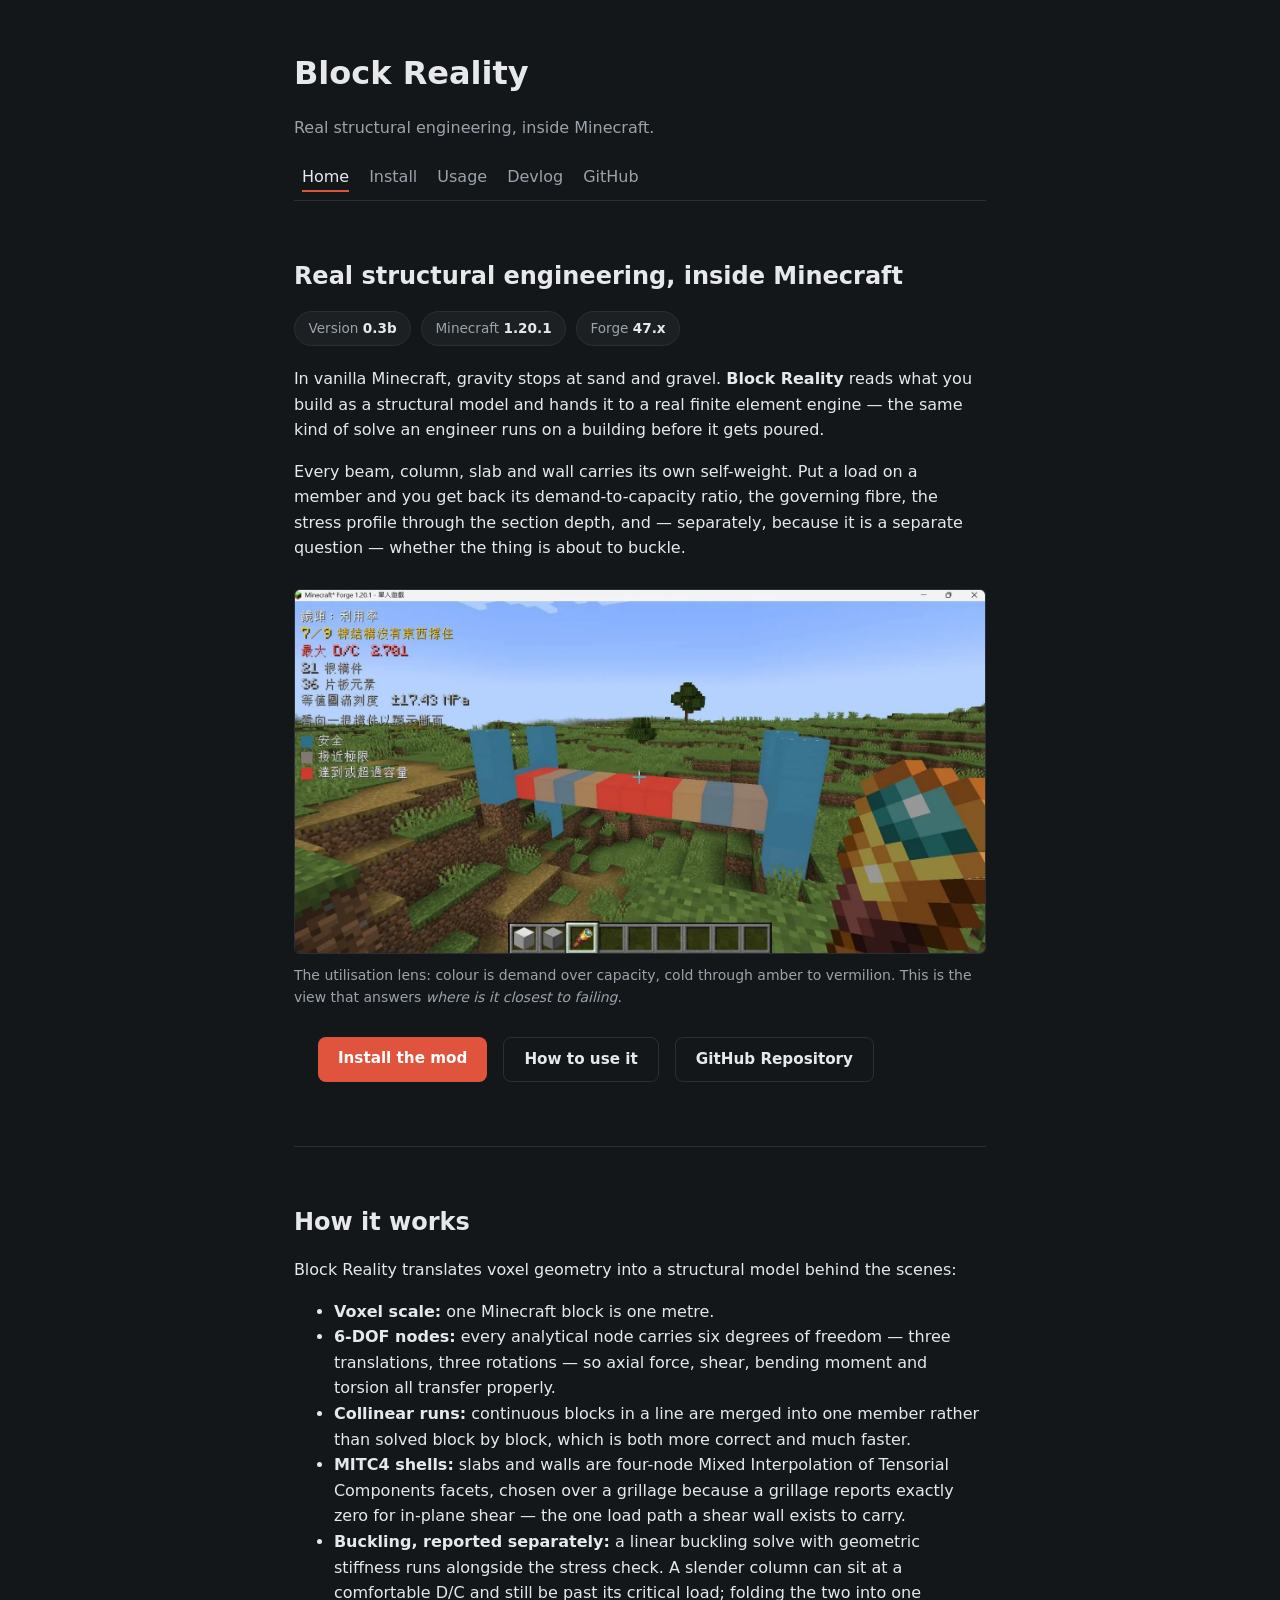
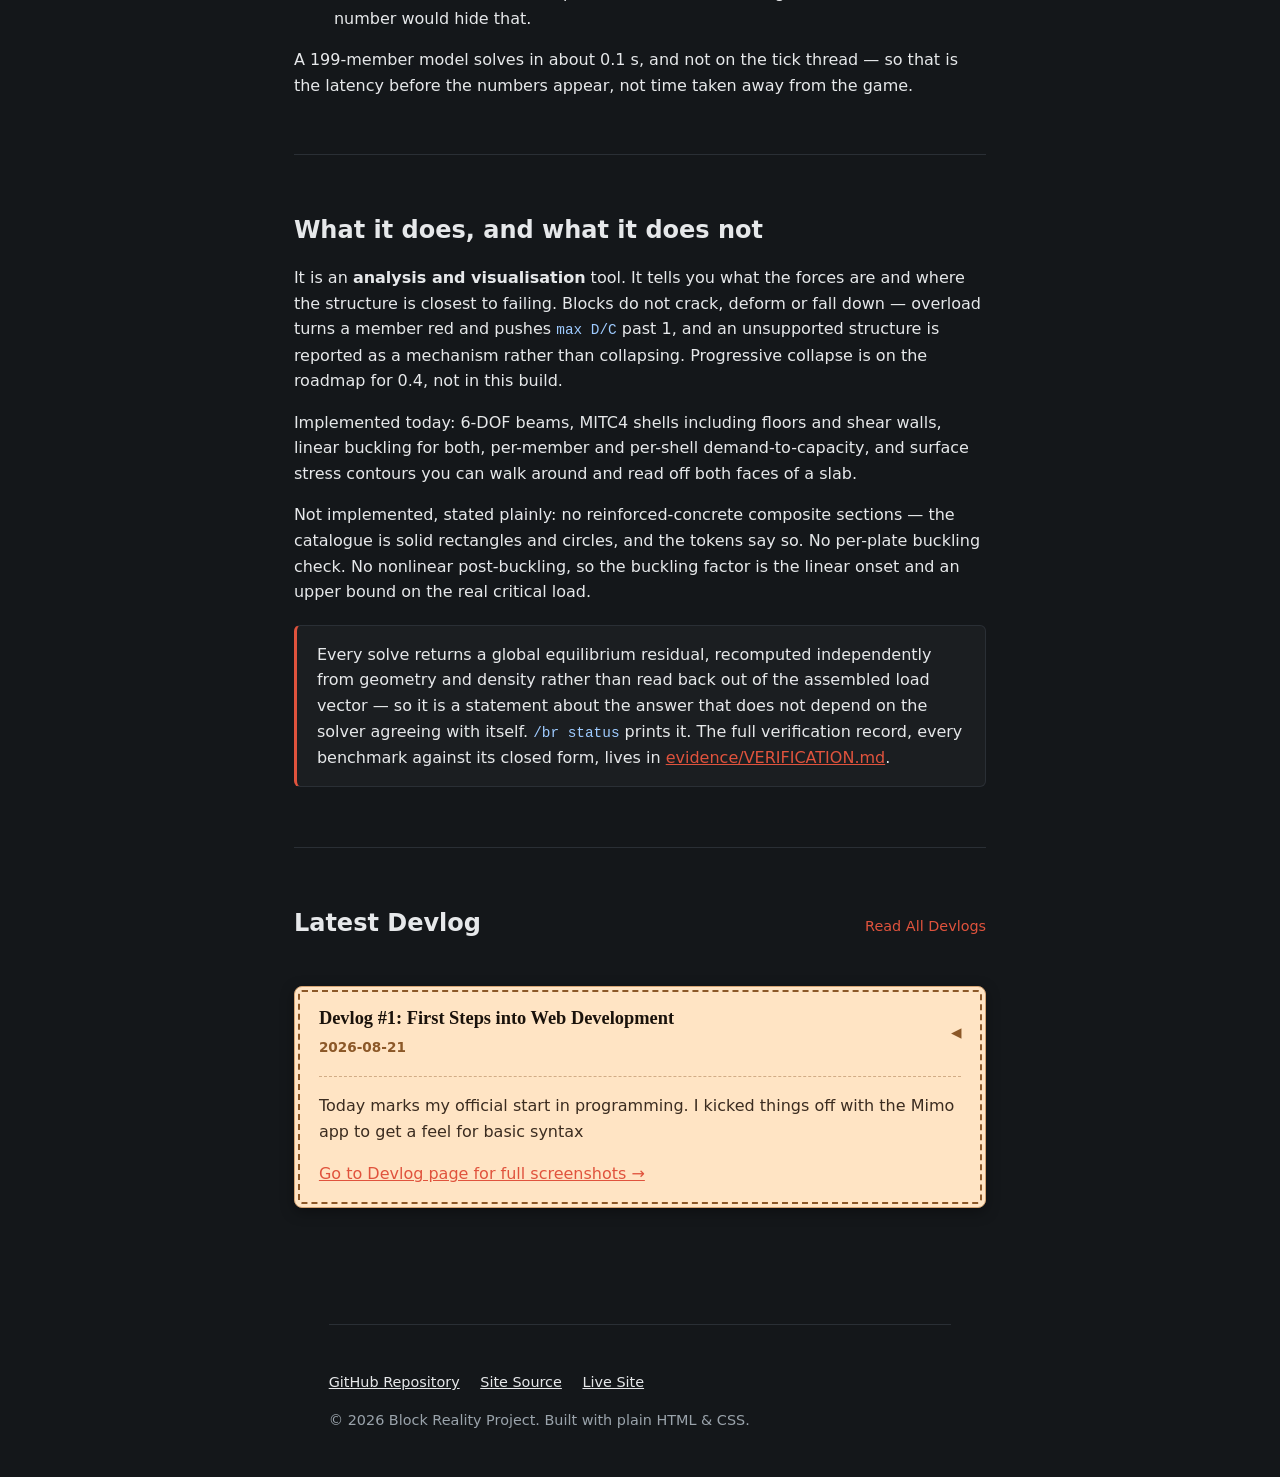
==== commit 40bfe5f0: "feat: bring the site up to v0.3b The mod shipped 0.2a, 0.3a and 0.3b while this site kept describing" ====
--- a/index.html
+++ b/index.html
@@ -6,9 +6,19 @@
   <meta name="viewport" content="width=device-width, initial-scale=1">
 
   <title>Block Reality — real structural engineering in Minecraft</title>
-  <meta name="description" content="A Minecraft Forge mod that runs real finite element analysis on what you build.">
+  <meta name="description"
+    content="A Minecraft Forge mod that runs real finite element analysis on what you build. Beams, plates, buckling, and a demand-to-capacity readout you can walk around.">
 
+  <link rel="icon" href="favicon.svg" type="image/svg+xml">
   <link rel="stylesheet" href="style.css">
+
+  <meta property="og:type" content="website">
+  <meta property="og:title" content="Block Reality — real structural engineering in Minecraft">
+  <meta property="og:description"
+    content="A Forge mod that runs real finite element analysis on what you build. Beams, plates, buckling, and a demand-to-capacity readout you can walk around.">
+  <meta property="og:image" content="https://rocky59487.github.io/block-reality-site/img/utilisation-lens.webp">
+  <meta property="og:url" content="https://rocky59487.github.io/block-reality-site/">
+  <meta name="twitter:card" content="summary_large_image">
 </head>
 
 <body>
@@ -33,24 +43,33 @@
     <section id="hero">
       <h2>Real structural engineering, inside Minecraft</h2>
 
+      <div class="badge-group">
+        <span class="badge">Version <strong>0.3b</strong></span>
+        <span class="badge">Minecraft <strong>1.20.1</strong></span>
+        <span class="badge">Forge <strong>47.x</strong></span>
+      </div>
+
       <p>
-        In vanilla Minecraft, gravity stops at sand and gravel. <strong>Block Reality</strong> brings real-world
-        structural engineering into the game by running continuous finite element analysis (FEA) on every structure you
-        construct.
+        In vanilla Minecraft, gravity stops at sand and gravel. <strong>Block Reality</strong> reads what you build as
+        a structural model and hands it to a real finite element engine — the same kind of solve an engineer runs on a
+        building before it gets poured.
       </p>
       <p>
-        Every beam, column, slab, and wall carries self-weight and live loads. If a member's demand exceeds its
-        capacity, it will deform, crack, and ultimately trigger progressive structural collapse.
+        Every beam, column, slab and wall carries its own self-weight. Put a load on a member and you get back its
+        demand-to-capacity ratio, the governing fibre, the stress profile through the section depth, and — separately,
+        because it is a separate question — whether the thing is about to buckle.
       </p>
 
       <figure>
-        <img src="img/utilisation-lens.jpg" alt="Utilisation lens showing member demand-to-capacity ratios in colour">
-        <figcaption>The utilisation lens: color gradients visualize demand-to-capacity ratios (blue = safe, red =
-          critical overload).</figcaption>
+        <img src="img/utilisation-lens.webp" width="1600" height="842" loading="lazy" decoding="async"
+          alt="Utilisation lens showing member demand-to-capacity ratios in colour">
+        <figcaption>The utilisation lens: colour is demand over capacity, cold through amber to vermilion. This is the
+          view that answers <em>where is it closest to failing</em>.</figcaption>
       </figure>
+
       <div class="cta-group">
         <a href="install.html" class="btn btn-primary mc-btn">Install the mod</a>
-        <a href="devlog.html" class="btn btn-secondary mc-btn">Read Devlogs</a>
+        <a href="usage.html" class="btn btn-secondary mc-btn">How to use it</a>
         <a href="https://github.com/rocky59487/block-reality" target="_blank" rel="noopener noreferrer"
           class="btn btn-secondary mc-btn">GitHub Repository</a>
       </div>
@@ -61,17 +80,61 @@
       <h2>How it works</h2>
 
       <p>
-        Block Reality translates voxel grid geometry into rigorous structural engineering models behind the scenes:
+        Block Reality translates voxel geometry into a structural model behind the scenes:
       </p>
       <ul>
-        <li><strong>Voxel Scale:</strong> 1 Minecraft block is mapped directly as 1 meter.</li>
-        <li><strong>6 DOF Nodes:</strong> Every analytical node maintains 6 degrees of freedom (3 translations, 3
-          rotations), faithfully transferring axial force, shear, bending moment, and torsion.</li>
-        <li><strong>Collinear Runs:</strong> Rather than treating each block in isolation, continuous blocks are merged
-          into structural member runs (beams, columns, braces) for accurate stiffness matrices and fast solving.</li>
-        <li><strong>MITC4 Shell Elements:</strong> Walls and slabs are modeled with 4-node Mixed Interpolation of
-          Tensorial Components (MITC4) shell formulations to prevent shear locking.</li>
+        <li><strong>Voxel scale:</strong> one Minecraft block is one metre.</li>
+        <li><strong>6-DOF nodes:</strong> every analytical node carries six degrees of freedom — three translations,
+          three rotations — so axial force, shear, bending moment and torsion all transfer properly.</li>
+        <li><strong>Collinear runs:</strong> continuous blocks in a line are merged into one member rather than solved
+          block by block, which is both more correct and much faster.</li>
+        <li><strong>MITC4 shells:</strong> slabs and walls are four-node Mixed Interpolation of Tensorial Components
+          facets, chosen over a grillage because a grillage reports exactly zero for in-plane shear — the one load path
+          a shear wall exists to carry.</li>
+        <li><strong>Buckling, reported separately:</strong> a linear buckling solve with geometric stiffness runs
+          alongside the stress check. A slender column can sit at a comfortable D/C and still be past its critical
+          load; folding the two into one number would hide that.</li>
       </ul>
+
+      <p>
+        A 199-member model solves in about 0.1 s, and not on the tick thread — so that is the latency before the
+        numbers appear, not time taken away from the game.
+      </p>
+    </section>
+
+    <!-- ========== 誠實邊界 ========== -->
+    <section id="scope">
+      <h2>What it does, and what it does not</h2>
+
+      <p>
+        It is an <strong>analysis and visualisation</strong> tool. It tells you what the forces are and where the
+        structure is closest to failing. Blocks do not crack, deform or fall down — overload turns a member red and
+        pushes <code>max D/C</code> past 1, and an unsupported structure is reported as a mechanism rather than
+        collapsing. Progressive collapse is on the roadmap for 0.4, not in this build.
+      </p>
+
+      <p>
+        Implemented today: 6-DOF beams, MITC4 shells including floors and shear walls, linear buckling for both,
+        per-member and per-shell demand-to-capacity, and surface stress contours you can walk around and read off both
+        faces of a slab.
+      </p>
+
+      <p>
+        Not implemented, stated plainly: no reinforced-concrete composite sections — the catalogue is solid rectangles
+        and circles, and the tokens say so. No per-plate buckling check. No nonlinear post-buckling, so the buckling
+        factor is the linear onset and an upper bound on the real critical load.
+      </p>
+
+      <div class="callout callout-note">
+        <p>
+          Every solve returns a global equilibrium residual, recomputed independently from geometry and density rather
+          than read back out of the assembled load vector — so it is a statement about the answer that does not depend
+          on the solver agreeing with itself. <code>/br status</code> prints it. The full verification record, every
+          benchmark against its closed form, lives in
+          <a href="https://github.com/rocky59487/block-reality/blob/main/evidence/VERIFICATION.md" target="_blank"
+            rel="noopener noreferrer">evidence/VERIFICATION.md</a>.
+        </p>
+      </div>
     </section>
 
     <!-- ========== devlog snapshot ========== -->
@@ -86,7 +149,7 @@
             <h3>Devlog #1: First Steps into Web Development</h3>
             <time datetime="2026-08-21">2026-08-21</time>
           </div>
-          <span class="toggle-icon">▶</span>
+          <span class="toggle-icon" aria-hidden="true">▶</span>
         </summary>
         <div class="devlog-content">
           <p>
@@ -98,6 +161,7 @@
       </details>
     </section>
   </main>
+
   <footer>
     <p>
       <a href="https://github.com/rocky59487/block-reality" target="_blank" rel="noopener noreferrer">GitHub
@@ -111,4 +175,4 @@
   <script src="main.js"></script>
 </body>
 
-</html>+</html>
--- a/style.css
+++ b/style.css
@@ -444,6 +444,66 @@
   color: #9ecbff;
 }
 
+/*
+  主控台輸出。跟 .code-box 的差別是這裡放的是「程式吐出來的東西」而不是
+  「你要打的東西」——所以有標題列、不上強調色左框，而且逐字保留換行。
+*/
+.term {
+  background: #0b0d0f;
+  border: 1px solid var(--line);
+  border-radius: 6px;
+  margin-block: 1rem;
+  overflow: hidden;
+}
+
+.term-bar {
+  display: flex;
+  align-items: center;
+  gap: 0.5rem;
+  padding: 0.45rem 0.85rem;
+  background: #16191d;
+  border-bottom: 1px solid var(--line);
+  font-family: ui-monospace, "Cascadia Code", Consolas, monospace;
+  font-size: 0.78rem;
+  color: var(--muted);
+}
+
+.term-dot {
+  width: 0.55rem;
+  height: 0.55rem;
+  border-radius: 50%;
+  background: #3e444b;
+  flex: none;
+}
+
+.term pre {
+  margin: 0;
+  padding: 0.9rem 1rem;
+  overflow-x: auto;
+  font-family: ui-monospace, "Cascadia Code", Consolas, monospace;
+  font-size: 0.82rem;
+  line-height: 1.7;
+  color: #c9d1d9;
+}
+
+.term .ok {
+  color: #7ee787;
+}
+
+.term .warn {
+  color: var(--accent);
+}
+
+.term .dim {
+  color: var(--muted);
+}
+
+/* 檔案樹裡「使用者自己放的那一個」，跟系統生出來的區分開 */
+.tree-mine {
+  color: #ffd479;
+  font-weight: 600;
+}
+
 kbd {
   display: inline-block;
   background: #202428;
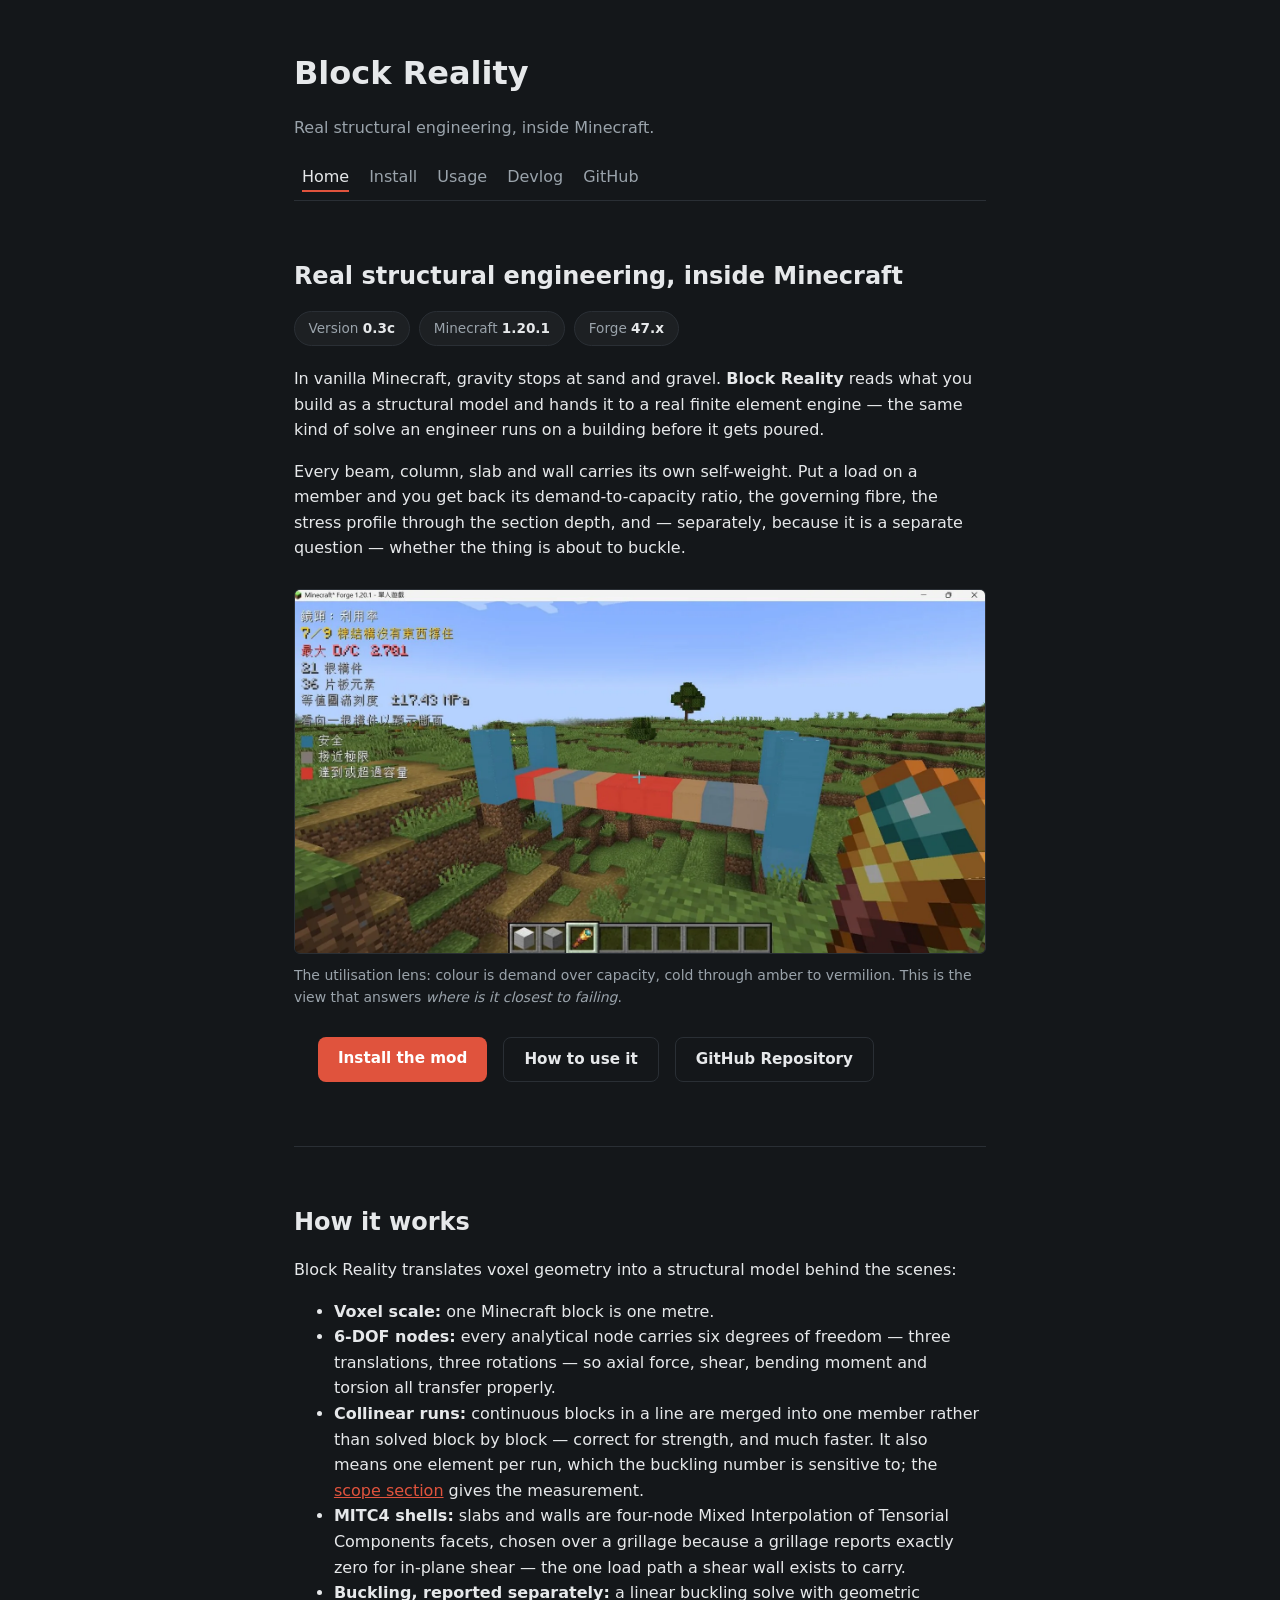
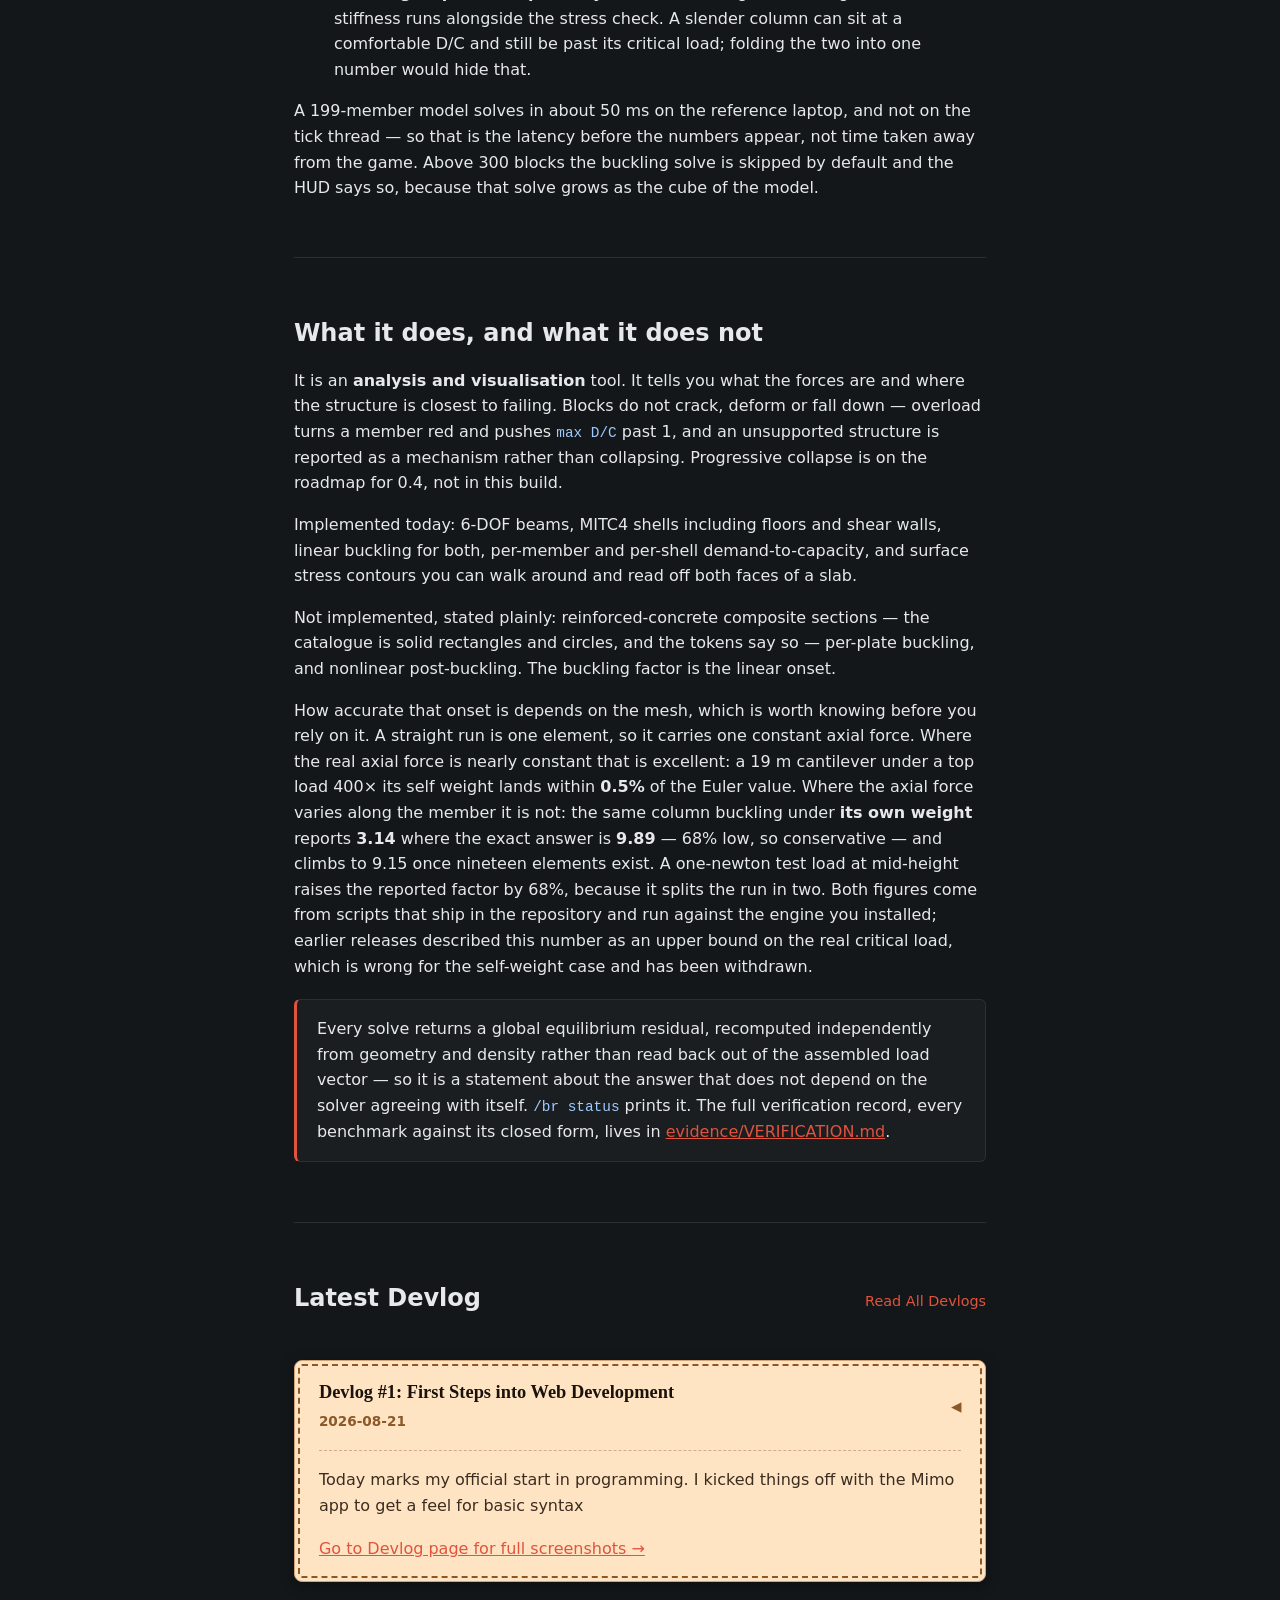
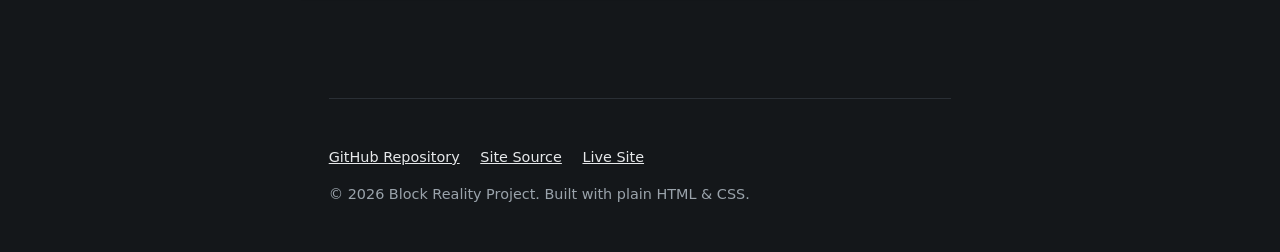
==== commit 1f2cd88e: "site: v0.3c, and the buckling number gets its accuracy stated The download payload moves to blockrea" ====
--- a/index.html
+++ b/index.html
@@ -44,7 +44,7 @@
       <h2>Real structural engineering, inside Minecraft</h2>
 
       <div class="badge-group">
-        <span class="badge">Version <strong>0.3b</strong></span>
+        <span class="badge">Version <strong>0.3c</strong></span>
         <span class="badge">Minecraft <strong>1.20.1</strong></span>
         <span class="badge">Forge <strong>47.x</strong></span>
       </div>
@@ -87,7 +87,8 @@
         <li><strong>6-DOF nodes:</strong> every analytical node carries six degrees of freedom — three translations,
           three rotations — so axial force, shear, bending moment and torsion all transfer properly.</li>
         <li><strong>Collinear runs:</strong> continuous blocks in a line are merged into one member rather than solved
-          block by block, which is both more correct and much faster.</li>
+          block by block — correct for strength, and much faster. It also means one element per run, which the
+          buckling number is sensitive to; the <a href="#scope">scope section</a> gives the measurement.</li>
         <li><strong>MITC4 shells:</strong> slabs and walls are four-node Mixed Interpolation of Tensorial Components
           facets, chosen over a grillage because a grillage reports exactly zero for in-plane shear — the one load path
           a shear wall exists to carry.</li>
@@ -97,8 +98,9 @@
       </ul>
 
       <p>
-        A 199-member model solves in about 0.1 s, and not on the tick thread — so that is the latency before the
-        numbers appear, not time taken away from the game.
+        A 199-member model solves in about 50 ms on the reference laptop, and not on the tick thread — so that is the
+        latency before the numbers appear, not time taken away from the game. Above 300 blocks the buckling solve is
+        skipped by default and the HUD says so, because that solve grows as the cube of the model.
       </p>
     </section>
 
@@ -120,9 +122,22 @@
       </p>
 
       <p>
-        Not implemented, stated plainly: no reinforced-concrete composite sections — the catalogue is solid rectangles
-        and circles, and the tokens say so. No per-plate buckling check. No nonlinear post-buckling, so the buckling
-        factor is the linear onset and an upper bound on the real critical load.
+        Not implemented, stated plainly: reinforced-concrete composite sections — the catalogue is solid rectangles and
+        circles, and the tokens say so — per-plate buckling, and nonlinear post-buckling. The buckling factor is the
+        linear onset.
+      </p>
+
+      <p>
+        How accurate that onset is depends on the mesh, which is worth knowing before you rely on it. A straight run is
+        one element, so it carries one constant axial force. Where the real axial force is nearly constant that is
+        excellent: a 19&nbsp;m cantilever under a top load 400× its self weight lands within <strong>0.5%</strong> of
+        the Euler value. Where the axial force varies along the member it is not: the same column buckling under
+        <strong>its own weight</strong> reports <strong>3.14</strong> where the exact answer is
+        <strong>9.89</strong> — 68% low, so conservative — and climbs to 9.15 once nineteen elements exist. A
+        one-newton test load at mid-height raises the reported factor by 68%, because it splits the run in two. Both
+        figures come from scripts that ship in the repository and run against the engine you installed; earlier
+        releases described this number as an upper bound on the real critical load, which is wrong for the
+        self-weight case and has been withdrawn.
       </p>
 
       <div class="callout callout-note">
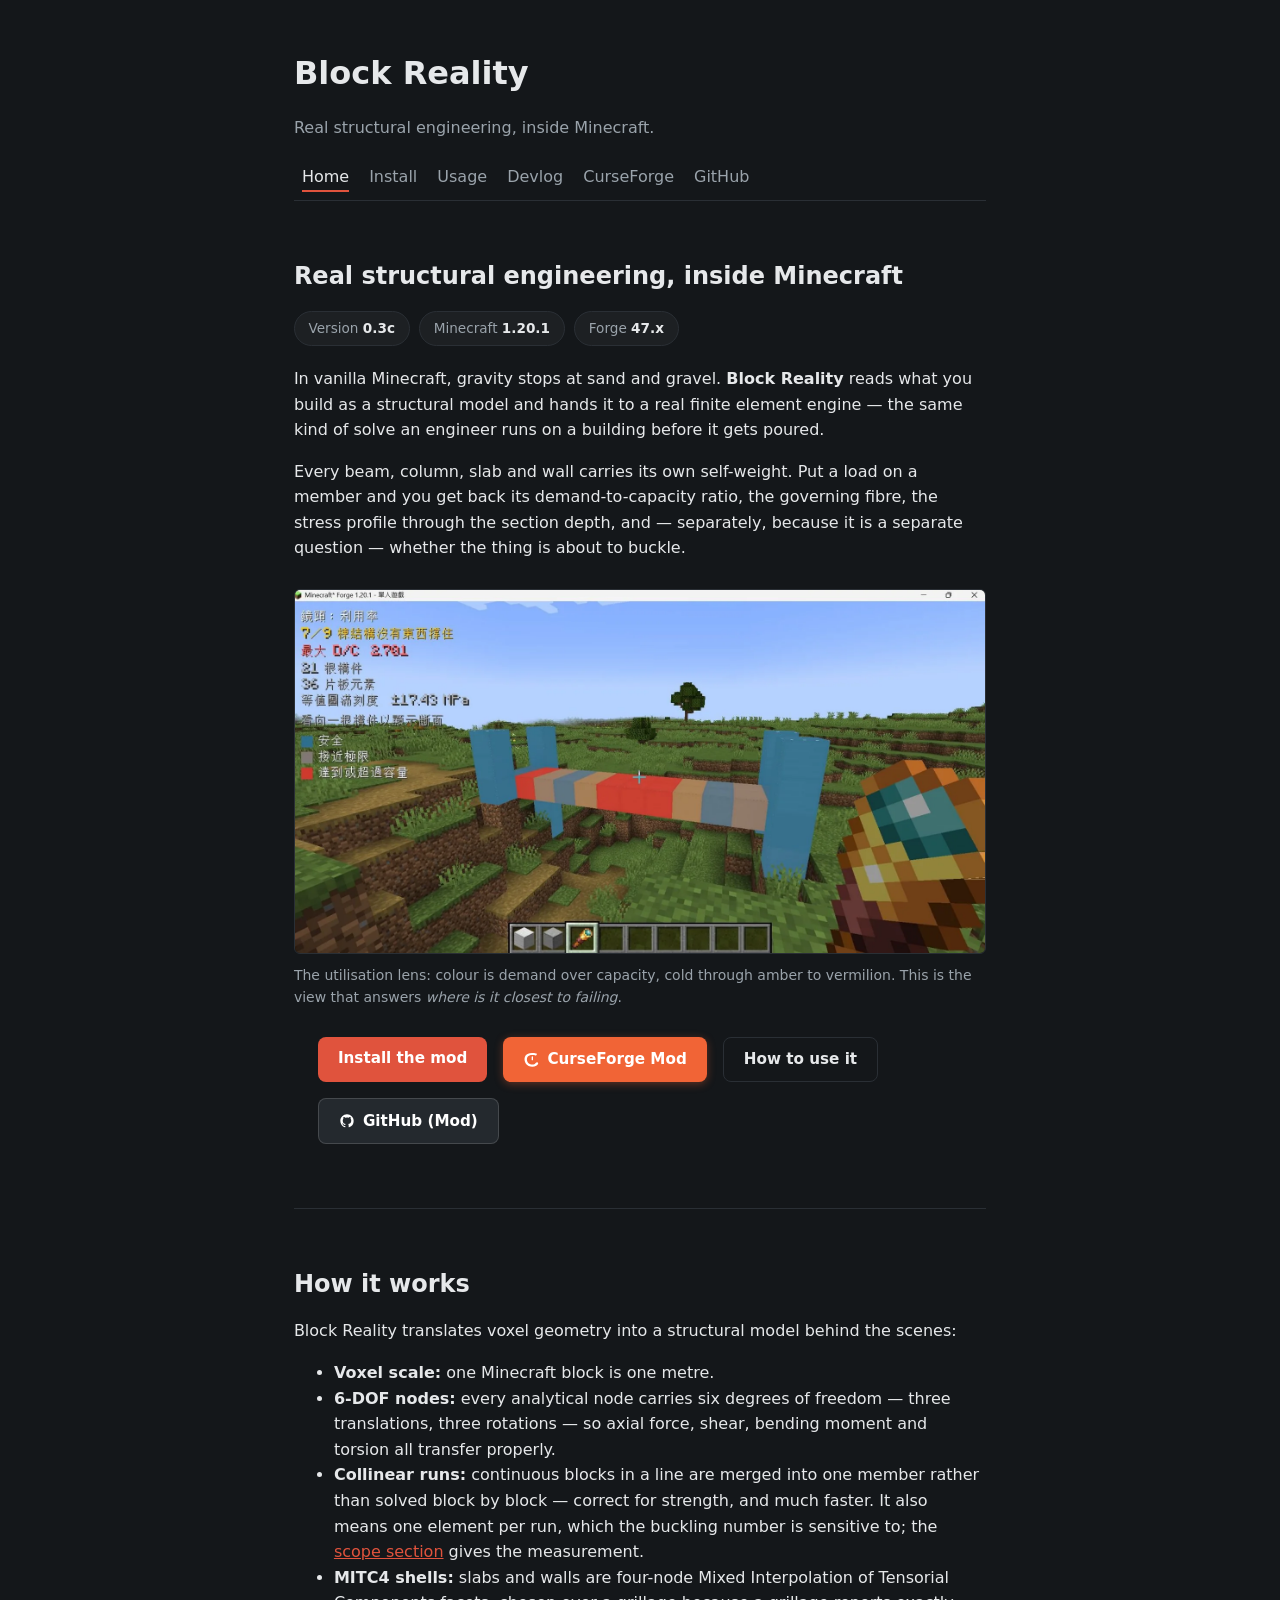
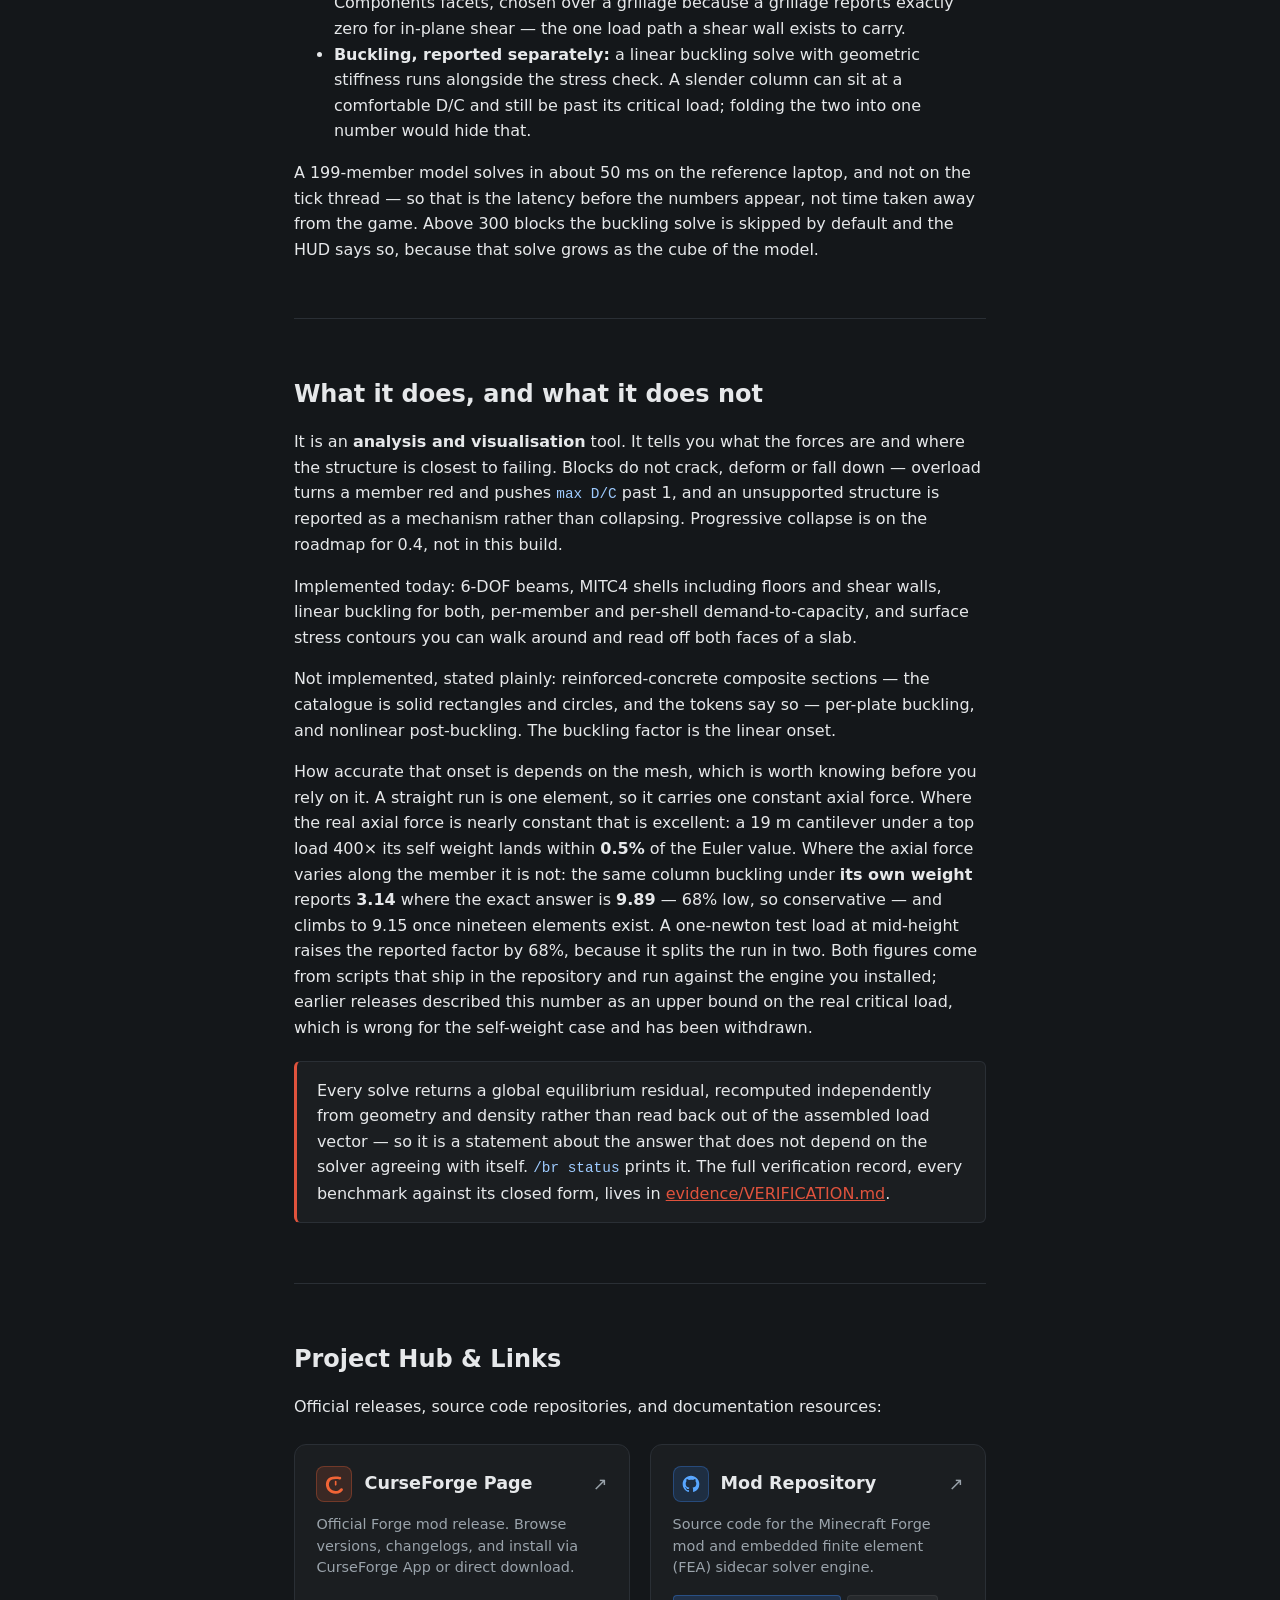
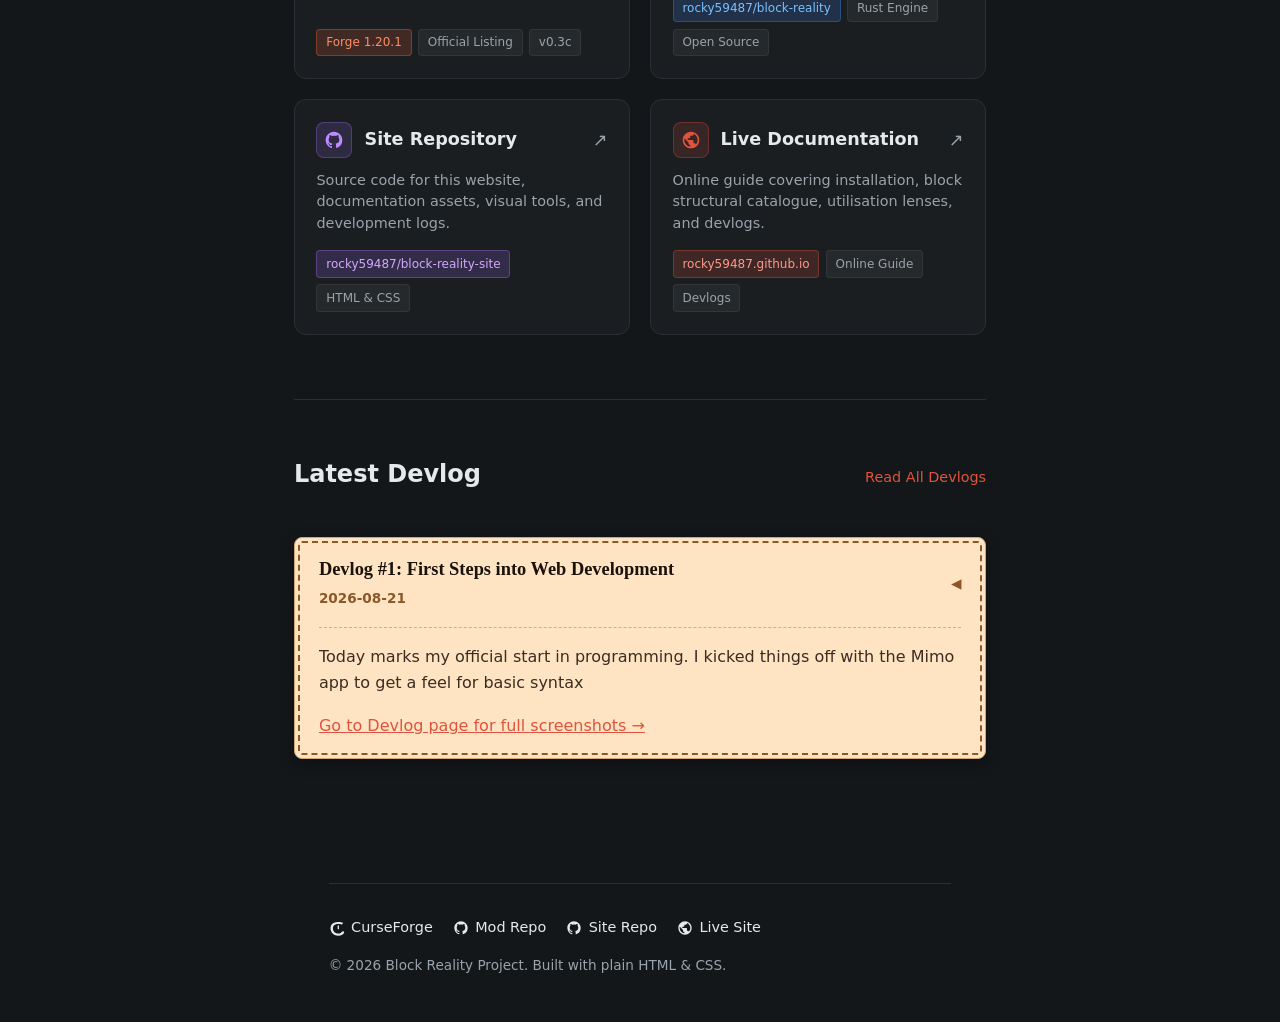
==== commit 5941dab8: "feat: add rich links and badges for CurseForge, mod repo, site repo, and live site" ====
--- a/index.html
+++ b/index.html
@@ -33,6 +33,7 @@
       <a href="install.html">Install</a>
       <a href="usage.html">Usage</a>
       <a href="devlog.html">Devlog</a>
+      <a href="https://www.curseforge.com/minecraft/mc-mods/block-reality" target="_blank" rel="noopener noreferrer">CurseForge</a>
       <a href="https://github.com/rocky59487/block-reality" target="_blank" rel="noopener noreferrer">GitHub</a>
     </nav>
   </header>
@@ -69,9 +70,21 @@
 
       <div class="cta-group">
         <a href="install.html" class="btn btn-primary mc-btn">Install the mod</a>
+        <a href="https://www.curseforge.com/minecraft/mc-mods/block-reality" target="_blank" rel="noopener noreferrer"
+          class="btn btn-curseforge mc-btn">
+          <svg viewBox="0 0 24 24" width="16" height="16" fill="currentColor" aria-hidden="true">
+            <path d="M19.2 3.6c-1.3-.4-3.6-.6-5.8-.6-4.5 0-7.7 1.3-9.5 3.8-1.5 2.2-2 5.1-1.3 8.3.7 3.3 2.8 6 5.8 7.3 1.8.8 3.7 1.2 5.6 1.2 2.1 0 4.1-.5 5.9-1.5 1-.6 1.8-1.3 2.5-2.2.6-.8.4-2-.4-2.5-.8-.6-2-.4-2.5.4-.5.6-1.1 1.2-1.8 1.6-1.2.7-2.5 1-3.7 1-1.3 0-2.6-.3-3.8-.8-2.1-.9-3.6-2.8-4.1-5.1-.5-2.2-.1-4.2.9-5.7 1.3-1.8 3.7-2.7 7.1-2.7 1.7 0 3.5.2 4.4.5.9.3 1.8-.2 2.1-1.1.3-.9-.2-1.8-1.1-2.1zM14 8c-.6 0-1 .4-1 1v4c0 .6.4 1 1 1s1-.4 1-1V9c0-.6-.4-1-1-1z" />
+          </svg>
+          CurseForge Mod
+        </a>
         <a href="usage.html" class="btn btn-secondary mc-btn">How to use it</a>
         <a href="https://github.com/rocky59487/block-reality" target="_blank" rel="noopener noreferrer"
-          class="btn btn-secondary mc-btn">GitHub Repository</a>
+          class="btn btn-github mc-btn">
+          <svg viewBox="0 0 24 24" width="16" height="16" fill="currentColor" aria-hidden="true">
+            <path fill-rule="evenodd" clip-rule="evenodd" d="M12 2C6.477 2 2 6.484 2 12.017c0 4.425 2.865 8.18 6.839 9.504.5.092.682-.217.682-.483 0-.237-.008-.868-.013-1.703-2.782.605-3.369-1.343-3.369-1.343-.454-1.158-1.11-1.466-1.11-1.466-.908-.62.069-.608.069-.608 1.003.07 1.53 1.032 1.53 1.032.892 1.53 2.341 1.088 2.91.832.092-.647.35-1.088.636-1.338-2.22-.253-4.555-1.113-4.555-4.951 0-1.093.39-1.988 1.029-2.688-.103-.253-.446-1.272.098-2.65 0 0 .84-.27 2.75 1.026A9.564 9.564 0 0112 6.844c.85.004 1.705.115 2.504.337 1.909-1.296 2.747-1.027 2.747-1.027.546 1.379.202 2.398.1 2.651.64.7 1.028 1.595 1.028 2.688 0 3.848-2.339 4.695-4.566 4.943.359.309.678.92.678 1.855 0 1.338-.012 2.419-.012 2.747 0 .268.18.58.688.482A10.019 10.019 0 0022 12.017C22 6.484 17.522 2 12 2z"/>
+          </svg>
+          GitHub (Mod)
+        </a>
       </div>
     </section>
 
@@ -152,6 +165,99 @@
       </div>
     </section>
 
+    <!-- ========== project links ========== -->
+    <section id="links">
+      <h2>Project Hub &amp; Links</h2>
+      <p>
+        Official releases, source code repositories, and documentation resources:
+      </p>
+
+      <div class="link-grid">
+        <a href="https://www.curseforge.com/minecraft/mc-mods/block-reality" target="_blank" rel="noopener noreferrer"
+          class="link-card card-curseforge">
+          <div>
+            <div class="link-card-header">
+              <div class="link-card-title-group">
+                <div class="link-card-icon">
+                  <svg viewBox="0 0 24 24"><path d="M19.2 3.6c-1.3-.4-3.6-.6-5.8-.6-4.5 0-7.7 1.3-9.5 3.8-1.5 2.2-2 5.1-1.3 8.3.7 3.3 2.8 6 5.8 7.3 1.8.8 3.7 1.2 5.6 1.2 2.1 0 4.1-.5 5.9-1.5 1-.6 1.8-1.3 2.5-2.2.6-.8.4-2-.4-2.5-.8-.6-2-.4-2.5.4-.5.6-1.1 1.2-1.8 1.6-1.2.7-2.5 1-3.7 1-1.3 0-2.6-.3-3.8-.8-2.1-.9-3.6-2.8-4.1-5.1-.5-2.2-.1-4.2.9-5.7 1.3-1.8 3.7-2.7 7.1-2.7 1.7 0 3.5.2 4.4.5.9.3 1.8-.2 2.1-1.1.3-.9-.2-1.8-1.1-2.1zM14 8c-.6 0-1 .4-1 1v4c0 .6.4 1 1 1s1-.4 1-1V9c0-.6-.4-1-1-1z"/></svg>
+                </div>
+                <h3 class="link-card-title">CurseForge Page</h3>
+              </div>
+              <span class="link-card-arrow" aria-hidden="true">↗</span>
+            </div>
+            <p class="link-card-desc">Official Forge mod release. Browse versions, changelogs, and install via CurseForge App or direct download.</p>
+          </div>
+          <div class="link-card-tags">
+            <span class="link-card-tag highlight">Forge 1.20.1</span>
+            <span class="link-card-tag">Official Listing</span>
+            <span class="link-card-tag">v0.3c</span>
+          </div>
+        </a>
+
+        <a href="https://github.com/rocky59487/block-reality" target="_blank" rel="noopener noreferrer"
+          class="link-card card-mod-repo">
+          <div>
+            <div class="link-card-header">
+              <div class="link-card-title-group">
+                <div class="link-card-icon">
+                  <svg viewBox="0 0 24 24"><path fill-rule="evenodd" clip-rule="evenodd" d="M12 2C6.477 2 2 6.484 2 12.017c0 4.425 2.865 8.18 6.839 9.504.5.092.682-.217.682-.483 0-.237-.008-.868-.013-1.703-2.782.605-3.369-1.343-3.369-1.343-.454-1.158-1.11-1.466-1.11-1.466-.908-.62.069-.608.069-.608 1.003.07 1.53 1.032 1.53 1.032.892 1.53 2.341 1.088 2.91.832.092-.647.35-1.088.636-1.338-2.22-.253-4.555-1.113-4.555-4.951 0-1.093.39-1.988 1.029-2.688-.103-.253-.446-1.272.098-2.65 0 0 .84-.27 2.75 1.026A9.564 9.564 0 0112 6.844c.85.004 1.705.115 2.504.337 1.909-1.296 2.747-1.027 2.747-1.027.546 1.379.202 2.398.1 2.651.64.7 1.028 1.595 1.028 2.688 0 3.848-2.339 4.695-4.566 4.943.359.309.678.92.678 1.855 0 1.338-.012 2.419-.012 2.747 0 .268.18.58.688.482A10.019 10.019 0 0022 12.017C22 6.484 17.522 2 12 2z"/></svg>
+                </div>
+                <h3 class="link-card-title">Mod Repository</h3>
+              </div>
+              <span class="link-card-arrow" aria-hidden="true">↗</span>
+            </div>
+            <p class="link-card-desc">Source code for the Minecraft Forge mod and embedded finite element (FEA) sidecar solver engine.</p>
+          </div>
+          <div class="link-card-tags">
+            <span class="link-card-tag highlight">rocky59487/block-reality</span>
+            <span class="link-card-tag">Rust Engine</span>
+            <span class="link-card-tag">Open Source</span>
+          </div>
+        </a>
+
+        <a href="https://github.com/rocky59487/block-reality-site" target="_blank" rel="noopener noreferrer"
+          class="link-card card-site-repo">
+          <div>
+            <div class="link-card-header">
+              <div class="link-card-title-group">
+                <div class="link-card-icon">
+                  <svg viewBox="0 0 24 24"><path fill-rule="evenodd" clip-rule="evenodd" d="M12 2C6.477 2 2 6.484 2 12.017c0 4.425 2.865 8.18 6.839 9.504.5.092.682-.217.682-.483 0-.237-.008-.868-.013-1.703-2.782.605-3.369-1.343-3.369-1.343-.454-1.158-1.11-1.466-1.11-1.466-.908-.62.069-.608.069-.608 1.003.07 1.53 1.032 1.53 1.032.892 1.53 2.341 1.088 2.91.832.092-.647.35-1.088.636-1.338-2.22-.253-4.555-1.113-4.555-4.951 0-1.093.39-1.988 1.029-2.688-.103-.253-.446-1.272.098-2.65 0 0 .84-.27 2.75 1.026A9.564 9.564 0 0112 6.844c.85.004 1.705.115 2.504.337 1.909-1.296 2.747-1.027 2.747-1.027.546 1.379.202 2.398.1 2.651.64.7 1.028 1.595 1.028 2.688 0 3.848-2.339 4.695-4.566 4.943.359.309.678.92.678 1.855 0 1.338-.012 2.419-.012 2.747 0 .268.18.58.688.482A10.019 10.019 0 0022 12.017C22 6.484 17.522 2 12 2z"/></svg>
+                </div>
+                <h3 class="link-card-title">Site Repository</h3>
+              </div>
+              <span class="link-card-arrow" aria-hidden="true">↗</span>
+            </div>
+            <p class="link-card-desc">Source code for this website, documentation assets, visual tools, and development logs.</p>
+          </div>
+          <div class="link-card-tags">
+            <span class="link-card-tag highlight">rocky59487/block-reality-site</span>
+            <span class="link-card-tag">HTML &amp; CSS</span>
+          </div>
+        </a>
+
+        <a href="https://rocky59487.github.io/block-reality-site/" target="_blank" rel="noopener noreferrer"
+          class="link-card card-live-site">
+          <div>
+            <div class="link-card-header">
+              <div class="link-card-title-group">
+                <div class="link-card-icon">
+                  <svg viewBox="0 0 24 24"><path d="M12 2C6.48 2 2 6.48 2 12s4.48 10 10 10 10-4.48 10-10S17.52 2 12 2zm-1 17.93c-3.95-.49-7-3.85-7-7.93 0-.62.08-1.21.21-1.79L9 15v1c0 1.1.9 2 2 2v1.93zm6.9-2.54c-.26-.81-1-1.39-1.9-1.39h-1v-3c0-.55-.45-1-1-1H8v-2h2c.55 0 1-.45 1-1V7h2c1.1 0 2-.9 2-2v-.41c2.93 1.19 5 4.06 5 7.41 0 2.08-.8 3.97-2.1 5.4z"/></svg>
+                </div>
+                <h3 class="link-card-title">Live Documentation</h3>
+              </div>
+              <span class="link-card-arrow" aria-hidden="true">↗</span>
+            </div>
+            <p class="link-card-desc">Online guide covering installation, block structural catalogue, utilisation lenses, and devlogs.</p>
+          </div>
+          <div class="link-card-tags">
+            <span class="link-card-tag highlight">rocky59487.github.io</span>
+            <span class="link-card-tag">Online Guide</span>
+            <span class="link-card-tag">Devlogs</span>
+          </div>
+        </a>
+      </div>
+    </section>
+
     <!-- ========== devlog snapshot ========== -->
     <section id="latest-devlog">
       <div class="section-header-inline">
@@ -178,14 +284,25 @@
   </main>
 
   <footer>
-    <p>
-      <a href="https://github.com/rocky59487/block-reality" target="_blank" rel="noopener noreferrer">GitHub
-        Repository</a>
-      <a href="https://github.com/rocky59487/block-reality-site" target="_blank" rel="noopener noreferrer">Site
-        Source</a>
-      <a href="https://rocky59487.github.io/block-reality-site/" target="_blank" rel="noopener noreferrer">Live Site</a>
-    </p>
-    <p>&copy; 2026 Block Reality Project. Built with plain HTML &amp; CSS.</p>
+    <div class="footer-nav">
+      <a href="https://www.curseforge.com/minecraft/mc-mods/block-reality" target="_blank" rel="noopener noreferrer" class="curseforge-link">
+        <svg viewBox="0 0 24 24" width="16" height="16" fill="currentColor"><path d="M19.2 3.6c-1.3-.4-3.6-.6-5.8-.6-4.5 0-7.7 1.3-9.5 3.8-1.5 2.2-2 5.1-1.3 8.3.7 3.3 2.8 6 5.8 7.3 1.8.8 3.7 1.2 5.6 1.2 2.1 0 4.1-.5 5.9-1.5 1-.6 1.8-1.3 2.5-2.2.6-.8.4-2-.4-2.5-.8-.6-2-.4-2.5.4-.5.6-1.1 1.2-1.8 1.6-1.2.7-2.5 1-3.7 1-1.3 0-2.6-.3-3.8-.8-2.1-.9-3.6-2.8-4.1-5.1-.5-2.2-.1-4.2.9-5.7 1.3-1.8 3.7-2.7 7.1-2.7 1.7 0 3.5.2 4.4.5.9.3 1.8-.2 2.1-1.1.3-.9-.2-1.8-1.1-2.1zM14 8c-.6 0-1 .4-1 1v4c0 .6.4 1 1 1s1-.4 1-1V9c0-.6-.4-1-1-1z"/></svg>
+        CurseForge
+      </a>
+      <a href="https://github.com/rocky59487/block-reality" target="_blank" rel="noopener noreferrer">
+        <svg viewBox="0 0 24 24" width="16" height="16" fill="currentColor"><path fill-rule="evenodd" clip-rule="evenodd" d="M12 2C6.477 2 2 6.484 2 12.017c0 4.425 2.865 8.18 6.839 9.504.5.092.682-.217.682-.483 0-.237-.008-.868-.013-1.703-2.782.605-3.369-1.343-3.369-1.343-.454-1.158-1.11-1.466-1.11-1.466-.908-.62.069-.608.069-.608 1.003.07 1.53 1.032 1.53 1.032.892 1.53 2.341 1.088 2.91.832.092-.647.35-1.088.636-1.338-2.22-.253-4.555-1.113-4.555-4.951 0-1.093.39-1.988 1.029-2.688-.103-.253-.446-1.272.098-2.65 0 0 .84-.27 2.75 1.026A9.564 9.564 0 0112 6.844c.85.004 1.705.115 2.504.337 1.909-1.296 2.747-1.027 2.747-1.027.546 1.379.202 2.398.1 2.651.64.7 1.028 1.595 1.028 2.688 0 3.848-2.339 4.695-4.566 4.943.359.309.678.92.678 1.855 0 1.338-.012 2.419-.012 2.747 0 .268.18.58.688.482A10.019 10.019 0 0022 12.017C22 6.484 17.522 2 12 2z"/></svg>
+        Mod Repo
+      </a>
+      <a href="https://github.com/rocky59487/block-reality-site" target="_blank" rel="noopener noreferrer">
+        <svg viewBox="0 0 24 24" width="16" height="16" fill="currentColor"><path fill-rule="evenodd" clip-rule="evenodd" d="M12 2C6.477 2 2 6.484 2 12.017c0 4.425 2.865 8.18 6.839 9.504.5.092.682-.217.682-.483 0-.237-.008-.868-.013-1.703-2.782.605-3.369-1.343-3.369-1.343-.454-1.158-1.11-1.466-1.11-1.466-.908-.62.069-.608.069-.608 1.003.07 1.53 1.032 1.53 1.032.892 1.53 2.341 1.088 2.91.832.092-.647.35-1.088.636-1.338-2.22-.253-4.555-1.113-4.555-4.951 0-1.093.39-1.988 1.029-2.688-.103-.253-.446-1.272.098-2.65 0 0 .84-.27 2.75 1.026A9.564 9.564 0 0112 6.844c.85.004 1.705.115 2.504.337 1.909-1.296 2.747-1.027 2.747-1.027.546 1.379.202 2.398.1 2.651.64.7 1.028 1.595 1.028 2.688 0 3.848-2.339 4.695-4.566 4.943.359.309.678.92.678 1.855 0 1.338-.012 2.419-.012 2.747 0 .268.18.58.688.482A10.019 10.019 0 0022 12.017C22 6.484 17.522 2 12 2z"/></svg>
+        Site Repo
+      </a>
+      <a href="https://rocky59487.github.io/block-reality-site/" target="_blank" rel="noopener noreferrer">
+        <svg viewBox="0 0 24 24" width="16" height="16" fill="currentColor"><path d="M12 2C6.48 2 2 6.48 2 12s4.48 10 10 10 10-4.48 10-10S17.52 2 12 2zm-1 17.93c-3.95-.49-7-3.85-7-7.93 0-.62.08-1.21.21-1.79L9 15v1c0 1.1.9 2 2 2v1.93zm6.9-2.54c-.26-.81-1-1.39-1.9-1.39h-1v-3c0-.55-.45-1-1-1H8v-2h2c.55 0 1-.45 1-1V7h2c1.1 0 2-.9 2-2v-.41c2.93 1.19 5 4.06 5 7.41 0 2.08-.8 3.97-2.1 5.4z"/></svg>
+        Live Site
+      </a>
+    </div>
+    <p class="footer-copyright">&copy; 2026 Block Reality Project. Built with plain HTML &amp; CSS.</p>
   </footer>
   <script src="main.js"></script>
 </body>
--- a/style.css
+++ b/style.css
@@ -243,16 +243,43 @@
 
 /* ---------- 頁尾 ---------- */
 footer {
-  margin-top: 3rem;
+  margin-top: 3.5rem;
   padding-top: 2rem;
   border-top: 1px solid var(--line);
   color: var(--muted);
   font-size: 0.9rem;
 }
 
-footer a {
+.footer-nav {
+  display: flex;
+  flex-wrap: wrap;
+  gap: 1.25rem;
+  margin-bottom: 1rem;
+}
+
+.footer-nav a {
+  display: inline-flex;
+  align-items: center;
+  gap: 0.4rem;
   color: var(--text);
-  margin-right: 1rem;
+  text-decoration: none;
+  font-weight: 500;
+  transition: color 0.2s ease, transform 0.2s ease;
+}
+
+.footer-nav a:hover {
+  color: var(--accent);
+  transform: translateY(-1px);
+}
+
+.footer-nav a.curseforge-link:hover {
+  color: #f16436;
+}
+
+.footer-copyright {
+  margin-top: 0.75rem;
+  color: var(--muted);
+  font-size: 0.85rem;
 }
 
 /*----按鈕----*/
@@ -300,6 +327,212 @@
   background: var(--line);
 }
 
+.btn-curseforge {
+  background: #f16436;
+  color: #ffffff;
+  display: inline-flex;
+  align-items: center;
+  gap: 0.5rem;
+  box-shadow: 0 2px 8px rgba(241, 100, 54, 0.35);
+}
+
+.btn-curseforge:hover {
+  background: #ff7547;
+  box-shadow: 0 4px 16px rgba(241, 100, 54, 0.55);
+}
+
+.btn-github {
+  background: #24292e;
+  color: #ffffff;
+  border: 1px solid rgba(255, 255, 255, 0.15);
+  display: inline-flex;
+  align-items: center;
+  gap: 0.5rem;
+}
+
+.btn-github:hover {
+  background: #2f363d;
+  border-color: rgba(255, 255, 255, 0.3);
+}
+
+/* ============================================================
+   專案資源與外連卡片 (Project Link Cards & Hub)
+   ============================================================ */
+
+.link-grid {
+  display: grid;
+  grid-template-columns: repeat(auto-fit, minmax(280px, 1fr));
+  gap: 1.25rem;
+  margin-block: 1.5rem;
+}
+
+.link-card {
+  display: flex;
+  flex-direction: column;
+  justify-content: space-between;
+  text-decoration: none;
+  background: rgba(255, 255, 255, 0.03);
+  border: 1px solid var(--line);
+  border-radius: 12px;
+  padding: 1.35rem;
+  transition: transform 0.22s ease, border-color 0.22s ease, box-shadow 0.22s ease, background 0.22s ease;
+  position: relative;
+  overflow: hidden;
+}
+
+.link-card::before {
+  content: "";
+  position: absolute;
+  top: 0;
+  left: 0;
+  right: 0;
+  height: 3px;
+  background: transparent;
+  transition: background 0.25s ease;
+}
+
+.link-card:hover {
+  transform: translateY(-4px);
+  background: rgba(255, 255, 255, 0.05);
+  border-color: rgba(255, 255, 255, 0.22);
+  box-shadow: 0 8px 24px rgba(0, 0, 0, 0.45);
+}
+
+.link-card.card-curseforge:hover::before {
+  background: #f16436;
+}
+
+.link-card.card-mod-repo:hover::before {
+  background: #388bfd;
+}
+
+.link-card.card-site-repo:hover::before {
+  background: #a371f7;
+}
+
+.link-card.card-live-site:hover::before {
+  background: var(--accent);
+}
+
+.link-card-header {
+  display: flex;
+  align-items: center;
+  justify-content: space-between;
+  margin-bottom: 0.75rem;
+}
+
+.link-card-title-group {
+  display: flex;
+  align-items: center;
+  gap: 0.75rem;
+}
+
+.link-card-icon {
+  width: 36px;
+  height: 36px;
+  border-radius: 8px;
+  display: flex;
+  align-items: center;
+  justify-content: center;
+  background: rgba(255, 255, 255, 0.06);
+  border: 1px solid rgba(255, 255, 255, 0.08);
+  flex-shrink: 0;
+}
+
+.link-card-icon svg {
+  width: 20px;
+  height: 20px;
+  fill: currentColor;
+}
+
+.card-curseforge .link-card-icon {
+  background: rgba(241, 100, 54, 0.15);
+  border-color: rgba(241, 100, 54, 0.3);
+  color: #f16436;
+}
+
+.card-mod-repo .link-card-icon {
+  background: rgba(56, 139, 253, 0.15);
+  border-color: rgba(56, 139, 253, 0.3);
+  color: #58a6ff;
+}
+
+.card-site-repo .link-card-icon {
+  background: rgba(163, 113, 247, 0.15);
+  border-color: rgba(163, 113, 247, 0.3);
+  color: #bc8cff;
+}
+
+.card-live-site .link-card-icon {
+  background: rgba(224, 83, 61, 0.15);
+  border-color: rgba(224, 83, 61, 0.3);
+  color: var(--accent);
+}
+
+.link-card-title {
+  margin: 0;
+  font-size: 1.1rem;
+  font-weight: 700;
+  color: var(--text);
+}
+
+.link-card-arrow {
+  color: var(--muted);
+  font-size: 1.1rem;
+  transition: transform 0.2s ease, color 0.2s ease;
+}
+
+.link-card:hover .link-card-arrow {
+  transform: translate(2px, -2px);
+  color: var(--text);
+}
+
+.link-card-desc {
+  margin: 0 0 1rem 0;
+  color: var(--muted);
+  font-size: 0.9rem;
+  line-height: 1.5;
+}
+
+.link-card-tags {
+  display: flex;
+  flex-wrap: wrap;
+  gap: 0.4rem;
+}
+
+.link-card-tag {
+  font-size: 0.75rem;
+  padding: 0.2rem 0.55rem;
+  border-radius: 4px;
+  background: rgba(255, 255, 255, 0.05);
+  color: var(--muted);
+  border: 1px solid rgba(255, 255, 255, 0.06);
+}
+
+.card-curseforge .link-card-tag.highlight {
+  background: rgba(241, 100, 54, 0.18);
+  color: #ff8c66;
+  border-color: rgba(241, 100, 54, 0.35);
+}
+
+.card-mod-repo .link-card-tag.highlight {
+  background: rgba(56, 139, 253, 0.18);
+  color: #79c0ff;
+  border-color: rgba(56, 139, 253, 0.35);
+}
+
+.card-site-repo .link-card-tag.highlight {
+  background: rgba(163, 113, 247, 0.18);
+  color: #d2a8ff;
+  border-color: rgba(163, 113, 247, 0.35);
+}
+
+.card-live-site .link-card-tag.highlight {
+  background: rgba(224, 83, 61, 0.18);
+  color: #ff998a;
+  border-color: rgba(224, 83, 61, 0.35);
+}
+
 .section-header-inline {
   display: flex;
   justify-content: space-between;
